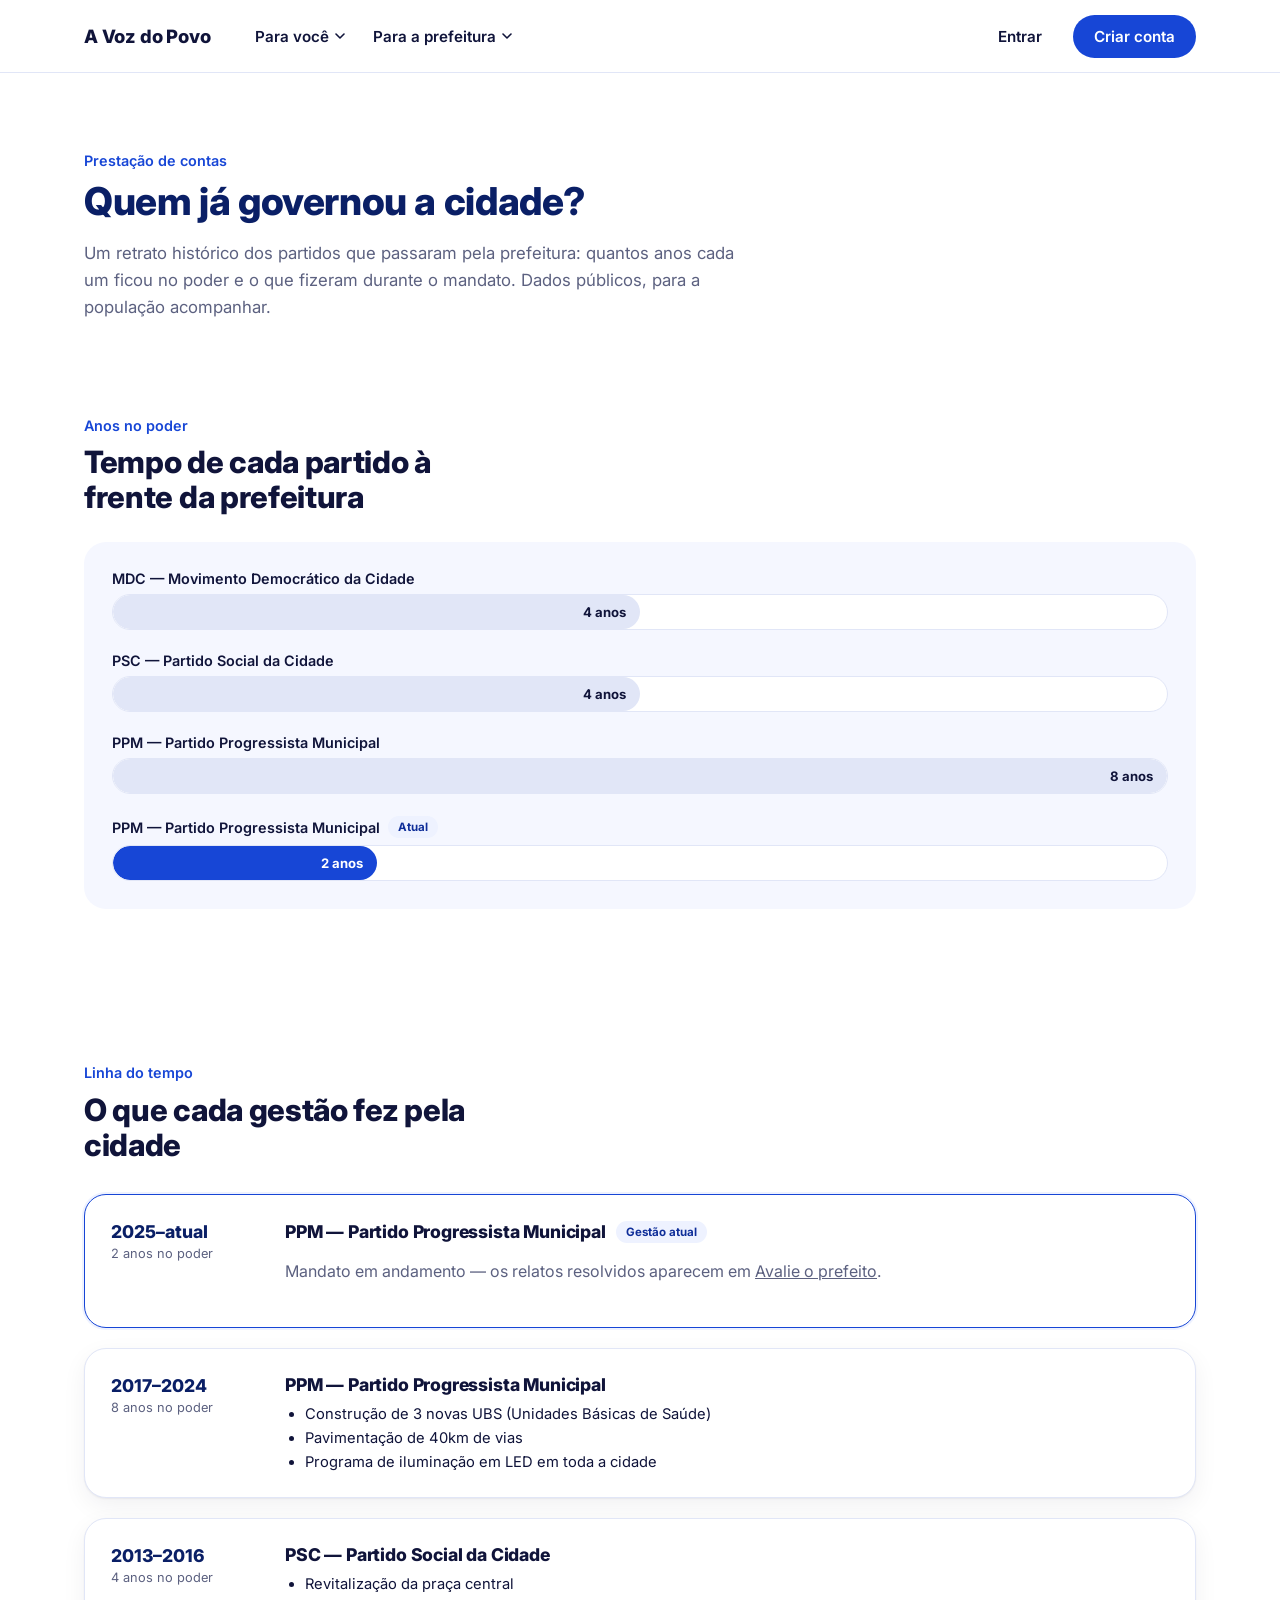
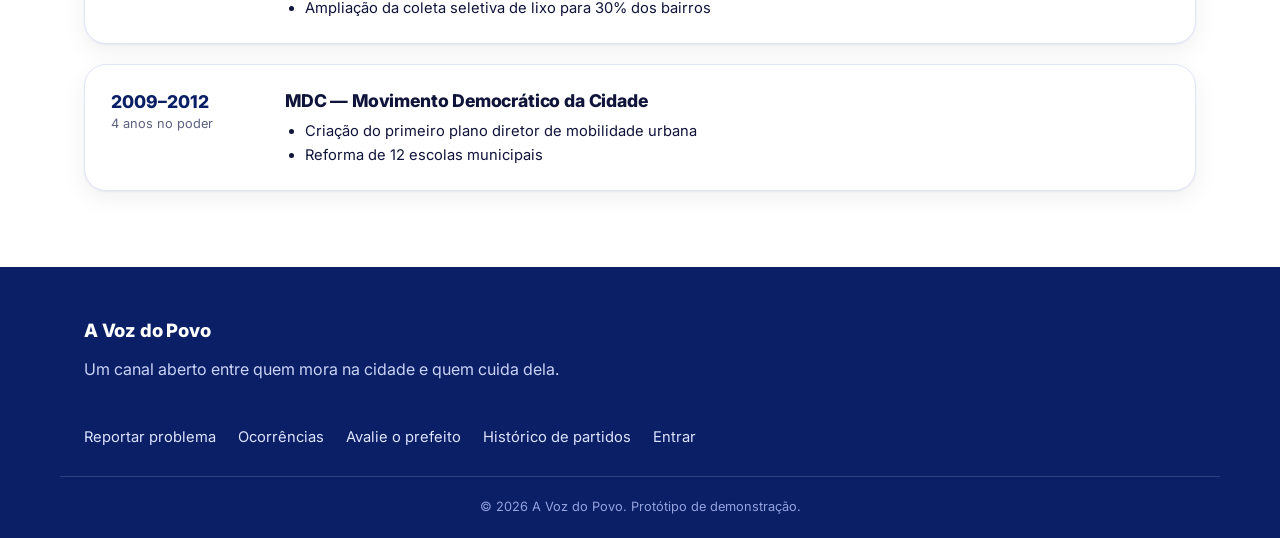
==== historico.html @ c0031ab7 "Implementa os 3 perfis de acesso e a página de histórico de partidos - Cadastro (login.html) ganha u" ====
<!doctype html>
<html lang="pt-BR">
<head>
<meta charset="UTF-8">
<meta name="viewport" content="width=device-width, initial-scale=1">
<title>Histórico de Partidos — A Voz do Povo</title>
<meta name="description" content="Veja quais partidos já governaram a cidade, quantos anos cada um ficou no poder e o que fizeram durante esse período.">
<link rel="icon" href="data:image/svg+xml,<svg xmlns=%22http://www.w3.org/2000/svg%22 viewBox=%220 0 100 100%22><rect width=%22100%22 height=%22100%22 rx=%2222%22 fill=%22%231746D6%22/><text x=%2250%22 y=%2266%22 font-size=%2258%22 text-anchor=%22middle%22 fill=%22white%22 font-family=%22sans-serif%22>V</text></svg>">
<link rel="preconnect" href="https://fonts.googleapis.com">
<link rel="preconnect" href="https://fonts.gstatic.com" crossorigin>
<link href="https://fonts.googleapis.com/css2?family=Inter:wght@400;500;600;700;800;900&display=swap" rel="stylesheet">
<link rel="stylesheet" href="styles.css">
</head>
<body>

<header class="site-header">
  <div class="wrap header-inner">
    <a class="brand" href="index.html">
      <span class="brand-name">A Voz do Povo</span>
    </a>
    <nav class="main-nav" id="mainNav">
      <div class="nav-dropdown">
        <button type="button" class="nav-dropdown-trigger">Para você <svg class="chevron" width="10" height="6" viewBox="0 0 10 6" fill="none"><path d="m1 1 4 4 4-4" stroke="currentColor" stroke-width="1.6" stroke-linecap="round" stroke-linejoin="round"/></svg></button>
        <div class="nav-dropdown-menu">
          <a href="index.html#reportar">Reportar problema</a>
          <a href="index.html#categorias">Categorias</a>
          <a href="index.html#ocorrencias">Ocorrências</a>
          <a href="prefeito.html">Avalie o prefeito</a>
        </div>
      </div>
      <div class="nav-dropdown">
        <button type="button" class="nav-dropdown-trigger">Para a prefeitura <svg class="chevron" width="10" height="6" viewBox="0 0 10 6" fill="none"><path d="m1 1 4 4 4-4" stroke="currentColor" stroke-width="1.6" stroke-linecap="round" stroke-linejoin="round"/></svg></button>
        <div class="nav-dropdown-menu">
          <a href="index.html#ocorrencias" id="navResponderLink" hidden>Responder relatos</a>
          <a href="login.html?tipo=prefeitura#criar-conta" id="navEntrarPrefeituraLink">Sou da prefeitura ou prefeito</a>
          <a href="historico.html">Histórico de partidos</a>
        </div>
      </div>
    </nav>
    <div class="header-actions">
      <span class="user-chip" id="userChip" hidden></span>
      <a class="btn btn-ghost" id="loginLink" href="login.html">Entrar</a>
      <a class="btn btn-primary" href="login.html#criar-conta">Criar conta</a>
    </div>
    <button class="nav-toggle" id="navToggle" aria-label="Abrir menu" aria-expanded="false">
      <span></span><span></span><span></span>
    </button>
  </div>
</header>

<main>
  <!-- CABEÇALHO -->
  <section class="section mayor-hero">
    <div class="wrap">
      <p class="eyebrow">Prestação de contas</p>
      <h1 class="mayor-title">Quem já governou a cidade?</h1>
      <p class="muted mayor-lede">Um retrato histórico dos partidos que passaram pela prefeitura: quantos anos cada um ficou no poder e o que fizeram durante o mandato. Dados públicos, para a população acompanhar.</p>
    </div>
  </section>

  <!-- GRÁFICO -->
  <section class="section" id="grafico-partidos">
    <div class="wrap">
      <p class="eyebrow">Anos no poder</p>
      <h2>Tempo de cada partido à frente da prefeitura</h2>
      <div class="balloon-panel">
        <div class="party-chart" id="partyChart"><!-- injetado via JS --></div>
      </div>
    </div>
  </section>

  <!-- LINHA DO TEMPO -->
  <section class="section" id="linha-do-tempo">
    <div class="wrap">
      <p class="eyebrow">Linha do tempo</p>
      <h2>O que cada gestão fez pela cidade</h2>
      <div class="timeline" id="timelineList"><!-- injetado via JS --></div>
    </div>
  </section>
</main>

<footer class="site-footer">
  <div class="wrap footer-inner">
    <div>
      <span class="brand-name light">A Voz do Povo</span>
      <p class="muted-light">Um canal aberto entre quem mora na cidade e quem cuida dela.</p>
    </div>
    <div class="footer-links">
      <a href="index.html#reportar">Reportar problema</a>
      <a href="index.html#ocorrencias">Ocorrências</a>
      <a href="prefeito.html">Avalie o prefeito</a>
      <a href="historico.html">Histórico de partidos</a>
      <a href="login.html">Entrar</a>
    </div>
  </div>
  <p class="footer-copy">© <span id="year"></span> A Voz do Povo. Protótipo de demonstração.</p>
</footer>
<script src="main.js"></script>
<script src="historico.js"></script>
<div class="toast" id="toast" role="status" aria-live="polite"></div>

</body>
</html>
---- styles.css ----
/* ============ TOKENS ============ */
:root{
  --royal: #1746D6;
  --royal-dark: #0F2E99;
  --royal-deep: #0A1F66;
  --royal-light: #EEF2FF;
  --royal-tint: #F5F7FF;
  --white: #FFFFFF;
  --ink: #10143A;
  --muted: #5C6180;
  --line: #E1E6F7;
  --success: #1D8A5A;
  --warning: #B4790A;

  --font-display: "Inter", -apple-system, BlinkMacSystemFont, sans-serif;
  --font-body: "Inter", -apple-system, BlinkMacSystemFont, sans-serif;

  --radius-s: 8px;
  --radius-m: 14px;
  --radius-l: 22px;
  --shadow-card: 0 1px 2px rgba(16,20,58,0.06), 0 8px 24px rgba(16,20,58,0.06);
}

*{box-sizing:border-box;}
[hidden]{display:none !important;}
html{scroll-behavior:smooth;}
body{
  margin:0;
  font-family:var(--font-body);
  color:var(--ink);
  background:var(--white);
  -webkit-font-smoothing:antialiased;
}
img{max-width:100%;display:block;}
a{color:inherit;}
h1,h2,h3{font-family:var(--font-display); margin:0 0 .4em; line-height:1.15; font-weight:800; letter-spacing:-.01em;}
p{line-height:1.6;}
.muted{color:var(--muted);}
.muted-light{color:#C9D3F7;}
.wrap{max-width:1160px; margin:0 auto; padding:0 24px;}

.eyebrow{
  font-size:.9rem;
  color:var(--royal);
  font-weight:600;
  margin:0 0 .5em;
}

button{font-family:inherit;}

/* ============ BUTTONS ============ */
.btn{
  display:inline-flex; align-items:center; justify-content:center;
  gap:8px;
  padding:11px 20px;
  border-radius:999px;
  font-weight:600;
  font-size:.95rem;
  text-decoration:none;
  border:1.5px solid transparent;
  cursor:pointer;
  transition:transform .12s ease, background .15s ease, border-color .15s ease;
}
.btn:active{transform:translateY(1px);}
.btn-primary{background:var(--royal); color:var(--white);}
.btn-primary:hover{background:var(--royal-dark);}
.btn-outline{background:transparent; color:var(--royal); border-color:var(--royal);}
.btn-outline:hover{background:var(--royal-light);}
.btn-ghost{background:transparent; color:var(--ink);}
.btn-ghost:hover{color:var(--royal);}
.btn-lg{padding:14px 26px; font-size:1rem;}
.btn-block{width:100%;}

/* ============ HEADER ============ */
.site-header{
  position:sticky; top:0; z-index:50;
  background:rgba(255,255,255,0.92);
  backdrop-filter:blur(8px);
  border-bottom:1px solid var(--line);
}
.header-inner{
  display:flex; align-items:center; gap:24px;
  height:72px;
}
.brand{display:flex; align-items:center; gap:10px; text-decoration:none;}
.brand-name{font-family:var(--font-display); font-weight:800; font-size:1.15rem; color:var(--ink); letter-spacing:-.01em;}
.brand-name.light{color:var(--white);}

.main-nav{display:flex; align-items:center; gap:4px; margin-left:8px;}
.nav-dropdown{position:relative;}
.nav-dropdown-trigger{
  display:flex; align-items:center; gap:6px;
  background:none; border:0; cursor:pointer; font-family:inherit;
  color:var(--ink); font-weight:600; font-size:.95rem; padding:10px 12px; border-radius:var(--radius-s);
}
.nav-dropdown-trigger:hover{color:var(--royal); background:var(--royal-tint);}
.nav-dropdown-trigger .chevron{transition:transform .15s ease;}
.nav-dropdown.is-open .nav-dropdown-trigger{color:var(--royal); background:var(--royal-tint);}
.nav-dropdown.is-open .chevron{transform:rotate(180deg);}
.nav-dropdown-menu{
  display:none; flex-direction:column; gap:2px;
  position:absolute; top:calc(100% + 6px); left:0; min-width:200px;
  background:var(--white); border:1px solid var(--line); border-radius:var(--radius-m);
  padding:8px; box-shadow:var(--shadow-card); z-index:60;
}
.nav-dropdown.is-open .nav-dropdown-menu{display:flex;}
.nav-dropdown-menu a, .nav-dropdown-menu button{
  display:block; width:100%; text-align:left; text-decoration:none;
  background:none; border:0; cursor:pointer; font-family:inherit;
  color:var(--ink); font-weight:500; font-size:.92rem; padding:9px 10px; border-radius:var(--radius-s);
}
.nav-dropdown-menu a:hover, .nav-dropdown-menu button:hover{background:var(--royal-tint); color:var(--royal-dark);}

.header-actions{margin-left:auto; display:flex; align-items:center; gap:10px;}
.user-chip{
  font-size:.85rem; font-weight:600; color:var(--royal-dark);
  background:var(--royal-light); padding:7px 14px; border-radius:999px;
}
.nav-toggle{display:none; flex-direction:column; gap:5px; background:none; border:0; cursor:pointer; padding:6px;}
.nav-toggle span{width:22px; height:2px; background:var(--ink); display:block;}

/* ============ HERO ============ */
.hero{background:var(--white);}
.hero-inner{
  display:grid; grid-template-columns:1.1fr .9fr; gap:56px;
  align-items:center;
  padding-top:40px; padding-bottom:40px;
}
.hero h1{font-size:clamp(1.9rem, 3.2vw, 2.6rem); color:var(--royal-deep); margin-bottom:.3em;}
.hero-lede{font-size:1.02rem; color:var(--muted); max-width:52ch; margin-bottom:1em;}
.hero-cta{display:flex; gap:14px; flex-wrap:wrap; margin-bottom:2.4em;}

.hero-search{
  display:flex; align-items:center; gap:10px;
  background:var(--white); border:1.5px solid var(--line); border-radius:999px;
  padding:6px 8px 6px 18px; box-shadow:var(--shadow-card); margin-bottom:18px;
}
.hero-search input{
  flex:1; border:0; outline:0; font-family:inherit; font-size:.95rem;
  background:transparent; color:var(--ink);
}
.hero-search input::placeholder{color:var(--muted);}
.hero-search .btn{padding:11px 22px; font-size:.9rem;}

.hero-tools-label{
  font-size:.78rem; font-weight:700; letter-spacing:.03em; text-transform:uppercase;
  color:var(--muted); margin:0 0 10px;
}
.hero-tools{display:grid; grid-template-columns:repeat(4, 1fr); gap:10px;}
.hero-tool{
  display:flex; flex-direction:column; align-items:flex-start; gap:8px;
  background:var(--white); border:1.5px solid var(--line); border-radius:var(--radius-m);
  padding:14px 12px; text-decoration:none; color:var(--ink); font-size:.82rem; font-weight:600;
  text-align:left; cursor:pointer; font-family:inherit;
  transition:border-color .12s ease, box-shadow .12s ease;
}
.hero-tool:hover{border-color:var(--royal); box-shadow:0 4px 14px rgba(23,70,214,.12);}
.hero-tool-icon{
  width:34px; height:34px; border-radius:9px; background:var(--royal-light);
  display:flex; align-items:center; justify-content:center; flex:none;
}
.hero-tool-primary{background:var(--royal); border-color:var(--royal); color:var(--white);}
.hero-tool-primary:hover{background:var(--royal-dark); border-color:var(--royal-dark);}
.hero-tool-primary .hero-tool-icon{background:rgba(255,255,255,.18);}

.hero-art{width:100%; display:flex; align-items:center;}
.hero-visual{
  position:relative; width:100%; aspect-ratio:.9;
  border-radius:var(--radius-l); overflow:hidden;
  background:var(--royal-deep);
  box-shadow:var(--shadow-card);
}
.hero-photo{width:100%; height:100%; object-fit:cover;}

/* ============ SECTIONS ============ */
.section{padding:76px 0;}
.section h2{font-size:clamp(1.5rem, 2.4vw, 2rem); max-width:22ch; color:var(--ink);}

/* categorias */
.cat-grid{
  display:grid; grid-template-columns:repeat(3, 1fr); gap:16px; margin-top:32px;
}
.cat-card{
  background:var(--white);
  border:1px solid var(--line);
  border-radius:var(--radius-m);
  padding:22px;
  display:flex; flex-direction:column; gap:10px;
}
.cat-icon{
  width:44px; height:44px; border-radius:12px;
  background:var(--royal-light);
  display:flex; align-items:center; justify-content:center;
}
.cat-card h3{font-family:var(--font-body); font-size:1.02rem; font-weight:700; margin:0;}
.cat-card p{font-size:.9rem; color:var(--muted); margin:0;}

/* steps */
.steps{
  list-style:none; margin:36px 0 0; padding:0;
  display:grid; grid-template-columns:repeat(3,1fr); gap:28px;
}
.steps li{background:var(--white); border-radius:var(--radius-m); padding:26px; border:1px solid var(--line);}
.step-n{
  display:inline-flex; align-items:center; justify-content:center;
  width:32px; height:32px; border-radius:50%;
  background:var(--royal); color:var(--white);
  font-family:var(--font-display); font-weight:600;
  margin-bottom:14px;
}
.steps h3{font-size:1.05rem;}
.steps p{font-size:.92rem; color:var(--muted); margin:0;}

/* ============ FORM ============ */
.report-wrap{display:grid; grid-template-columns:.85fr 1.15fr; gap:56px;}
.report-intro h2{max-width:16ch;}
.report-form{
  display:grid; grid-template-columns:1fr 1fr; gap:18px;
  background:var(--white);
  border:1px solid var(--line);
  border-radius:var(--radius-l);
  padding:28px;
  box-shadow:var(--shadow-card);
}
.field{display:flex; flex-direction:column; gap:6px;}
.field-full{grid-column:1 / -1;}
.field label{font-size:.85rem; font-weight:600; color:var(--ink);}
.field input[type=text], .field input[type=email], .field input[type=password], .field select, .field textarea{
  border:1.5px solid var(--line);
  border-radius:var(--radius-s);
  padding:11px 13px;
  font-size:.95rem;
  font-family:inherit;
  color:var(--ink);
  background:var(--white);
}
.field input:focus, .field select:focus, .field textarea:focus{
  outline:none; border-color:var(--royal); box-shadow:0 0 0 3px var(--royal-light);
}
.field textarea{resize:vertical; min-height:96px;}

.upload-box{
  position:relative;
  border:1.5px dashed var(--line);
  border-radius:var(--radius-m);
  min-height:120px;
  display:flex; align-items:center; justify-content:center;
  overflow:hidden;
  background:var(--royal-tint);
}
.upload-box input[type=file]{
  position:absolute; inset:0; opacity:0; cursor:pointer;
}
.upload-empty{display:flex; flex-direction:column; align-items:center; gap:6px; color:var(--royal); font-size:.88rem; font-weight:600;}
#uploadPreview{width:100%; height:180px; object-fit:cover;}

.anon-row{margin-top:-4px;}
.checkbox{display:flex; align-items:center; gap:8px; font-size:.9rem; color:var(--ink); cursor:pointer;}
.checkbox input{width:16px; height:16px; accent-color:var(--royal);}

.form-actions{display:flex; align-items:center; gap:16px; margin-top:6px;}
.form-msg{font-size:.88rem; font-weight:600; color:var(--success);}

/* ============ FEED ============ */
.balloon-panel{
  background:var(--royal-tint);
  border-radius:var(--radius-l);
  padding:28px;
  margin-top:28px;
}
.filters{display:flex; gap:8px; flex-wrap:wrap;}
.chip{
  border:1.5px solid var(--line); background:var(--white);
  padding:8px 15px; border-radius:999px; font-size:.85rem; font-weight:600;
  color:var(--muted); cursor:pointer;
}
.chip.is-active{background:var(--royal); border-color:var(--royal); color:var(--white);}

.search-indicator{
  display:flex; align-items:center; gap:10px; flex-wrap:wrap;
  font-size:.88rem; color:var(--ink); margin:18px 0 0;
}
.search-indicator span{font-weight:700;}
.search-indicator button{
  background:none; border:0; color:var(--royal); font-weight:600; font-size:.82rem;
  cursor:pointer; padding:0; text-decoration:underline; font-family:inherit;
}

.feed-grid{display:grid; grid-template-columns:repeat(3, 1fr); gap:20px; margin-top:30px;}
.report-card{
  background:var(--white); border:1px solid var(--line); border-radius:var(--radius-m);
  overflow:hidden; display:flex; flex-direction:column;
  box-shadow:var(--shadow-card);
}
.report-photo{
  height:150px; background:var(--royal-light);
  display:flex; align-items:center; justify-content:center;
  overflow:hidden;
}
.report-photo img{width:100%; height:100%; object-fit:cover;}
.report-body{padding:18px; display:flex; flex-direction:column; gap:8px; flex:1;}
.report-top{display:flex; justify-content:space-between; gap:8px; align-items:flex-start;}
.tag{
  font-size:.72rem; font-weight:700; text-transform:none;
  background:var(--royal-light); color:var(--royal-dark);
  padding:4px 10px; border-radius:999px; white-space:nowrap;
}
.status{font-size:.72rem; font-weight:700; padding:4px 10px; border-radius:999px; white-space:nowrap;}
.status-analise{background:#FDF1DC; color:var(--warning);}
.status-andamento{background:var(--royal-light); color:var(--royal-dark);}
.status-resolvido{background:#E4F5EC; color:var(--success);}
.report-body h3{font-size:1.02rem; margin:0;}
.report-meta{font-size:.82rem; color:var(--muted); margin:0;}
.report-comment{font-size:.9rem; color:var(--ink); margin:0; flex:1;}
.report-footer{display:flex; justify-content:space-between; align-items:center; margin-top:6px;}
.support-btn{
  display:flex; align-items:center; gap:6px;
  background:var(--royal-tint); border:1px solid var(--line);
  border-radius:999px; padding:6px 12px; font-size:.82rem; font-weight:700;
  color:var(--royal-dark); cursor:pointer;
}
.support-btn.is-supported{background:var(--royal); color:var(--white); border-color:var(--royal);}
.report-date{font-size:.78rem; color:var(--muted);}
.feed-empty{margin-top:30px; color:var(--muted);}

.official-response{
  background:var(--royal-tint); border:1px solid var(--line); border-radius:var(--radius-s);
  padding:12px 14px; margin-top:6px;
}
.official-response-head{
  display:flex; align-items:center; gap:6px; flex-wrap:wrap;
  font-size:.78rem; font-weight:700; color:var(--royal-dark); margin-bottom:4px;
}
.verified-dot{color:var(--success);}
.official-response .response-date{margin-left:auto; font-weight:600; color:var(--muted);}
.official-response p{font-size:.86rem; margin:0; color:var(--ink);}

.prefeitura-panel{margin-top:4px;}
.respond-btn{font-size:.82rem;}
.response-form{display:flex; flex-direction:column; gap:8px; margin-top:8px;}
.response-form textarea{
  border:1.5px solid var(--line); border-radius:var(--radius-s); padding:9px 11px;
  font-family:inherit; font-size:.88rem; resize:vertical; min-height:70px;
}
.response-form select{
  border:1.5px solid var(--line); border-radius:var(--radius-s); padding:8px 10px;
  font-family:inherit; font-size:.85rem; background:var(--white);
}
.response-form-actions{display:flex; align-items:center; gap:14px;}
.response-form-actions .btn{padding:8px 16px; font-size:.85rem;}

/* ============ PREFEITO ============ */
.mayor-hero{padding-bottom:0;}
.mayor-title{font-size:clamp(1.8rem, 3vw, 2.6rem); color:var(--royal-deep); max-width:20ch;}
.mayor-lede{max-width:60ch; font-size:1.05rem;}

.mayor-wrap{display:grid; grid-template-columns:1fr 1fr; gap:24px; align-items:stretch;}

.mayor-card{
  background:var(--white); border:1px solid var(--line); border-radius:var(--radius-l);
  padding:28px; box-shadow:var(--shadow-card);
  display:flex; flex-direction:column; align-items:center; text-align:center; gap:14px;
}
.mayor-photo{
  width:96px; height:96px; border-radius:50%;
  background:var(--royal); color:var(--white);
  display:flex; align-items:center; justify-content:center;
  font-family:var(--font-display); font-size:1.8rem; font-weight:600;
  overflow:hidden; flex:none;
}
.mayor-photo img{width:100%; height:100%; object-fit:cover;}
.mayor-info h2{font-size:1.3rem; margin:0 0 .2em; display:inline-flex; align-items:center; gap:8px;}
.verified-badge{
  display:inline-flex; align-items:center; gap:4px; font-size:.72rem; font-weight:700;
  color:var(--success); background:#E4F5EC; padding:3px 9px; border-radius:999px;
  margin:0 0 10px;
}
.mayor-party{
  display:inline-block; font-size:.8rem; font-weight:600;
  background:var(--royal-light); color:var(--royal-dark);
  padding:5px 12px; border-radius:999px;
}
.mayor-mandato{font-size:.85rem; color:var(--muted); margin:.5em 0 0;}

.reputation-badge{
  display:inline-block; margin-top:14px; font-size:.85rem; font-weight:700;
  padding:7px 16px; border-radius:999px;
}
.reputation-badge.tier-voz1000{background:var(--success); color:var(--white);}
.reputation-badge.tier-otima{background:#E4F5EC; color:var(--success);}
.reputation-badge.tier-boa{background:var(--royal-light); color:var(--royal-dark);}
.reputation-badge.tier-regular{background:#FDF1DC; color:var(--warning);}
.reputation-badge.tier-ruim{background:#FCE4E4; color:#C0392B;}
.reputation-badge.tier-sem-dados{background:var(--line); color:var(--muted);}

.mayor-score{display:flex; flex-direction:column; align-items:center; gap:6px; margin-top:14px; padding-top:16px; border-top:1px solid var(--line); width:100%;}
.stars-display{font-size:1.4rem; color:var(--line); letter-spacing:2px;}
.stars-display .star.is-filled{color:#F5A623;}
.mayor-score-text{display:flex; align-items:baseline; gap:8px; flex-wrap:wrap; justify-content:center;}
.mayor-score-text strong{font-family:var(--font-display); font-size:1.3rem; color:var(--ink); font-weight:800;}
.mayor-score-text span{font-size:.85rem;}

.rate-card{
  background:var(--white); border:1px solid var(--line); border-radius:var(--radius-l);
  padding:28px; box-shadow:var(--shadow-card);
  display:flex; flex-direction:column; gap:6px;
}
.rate-card h3{font-family:var(--font-display); font-size:1.15rem; margin:0 0 .2em; font-weight:800;}
.rate-card form{display:flex; flex-direction:column; gap:16px; margin-top:10px;}

.star-picker{display:flex; gap:6px;}
.star-btn{
  background:none; border:0; cursor:pointer; font-size:2rem; line-height:1;
  color:var(--line); padding:0; transition:color .1s ease, transform .1s ease;
}
.star-btn:hover{transform:scale(1.08);}
.star-btn.is-filled{color:#F5A623;}

.perf-grid{display:grid; grid-template-columns:repeat(6, 1fr); gap:16px;}
.perf-item{
  background:var(--white); border:1px solid var(--line); border-radius:var(--radius-m);
  padding:18px 14px; text-align:center; display:flex; flex-direction:column; gap:4px;
}
.perf-item strong{font-family:var(--font-display); font-size:1.5rem; color:var(--royal-deep); font-weight:800;}
.perf-item span{font-size:.78rem; color:var(--muted);}

.rating-list{display:grid; grid-template-columns:repeat(2, 1fr); gap:16px; margin-top:28px;}
.rating-item{
  background:var(--white); border:1px solid var(--line); border-radius:var(--radius-m);
  padding:18px; display:flex; flex-direction:column; gap:6px;
}
.rating-top{display:flex; justify-content:space-between; align-items:center;}
.rating-stars{font-size:.95rem; letter-spacing:1px; color:var(--line);}
.rating-stars .star.is-filled{color:#F5A623;}
.rating-date{font-size:.78rem; color:var(--muted);}
.rating-author{font-size:.85rem; font-weight:700; margin:0;}
.rating-comment{font-size:.9rem; color:var(--ink); margin:0;}

/* ============ HISTÓRICO ============ */
.party-chart{display:flex; flex-direction:column; gap:22px;}
.party-bar-row{display:flex; flex-direction:column; gap:7px;}
.party-bar-label{display:flex; align-items:center; gap:8px; font-size:.9rem; font-weight:600; color:var(--ink);}
.party-bar-track{background:var(--white); border-radius:999px; height:36px; overflow:hidden; border:1px solid var(--line);}
.party-bar-fill{
  height:100%; background:var(--line); border-radius:999px;
  display:flex; align-items:center; justify-content:flex-end; padding:0 14px;
  min-width:70px; box-sizing:border-box; transition:width .4s ease;
}
.party-bar-fill.is-current{background:var(--royal);}
.party-bar-value{font-size:.82rem; font-weight:700; color:var(--ink); white-space:nowrap;}
.party-bar-fill.is-current .party-bar-value{color:var(--white);}

.timeline{display:flex; flex-direction:column; gap:20px; margin-top:32px;}
.timeline-item{
  display:grid; grid-template-columns:150px 1fr; gap:24px;
  background:var(--white); border:1px solid var(--line); border-radius:var(--radius-l);
  padding:26px; box-shadow:var(--shadow-card);
}
.timeline-item.is-current{border-color:var(--royal); box-shadow:0 0 0 2px var(--royal-light);}
.timeline-period{display:flex; flex-direction:column; gap:4px;}
.timeline-period strong{font-family:var(--font-display); font-size:1.1rem; color:var(--royal-deep); font-weight:800;}
.timeline-period span{font-size:.8rem; color:var(--muted);}
.timeline-top{display:flex; align-items:center; gap:10px; margin-bottom:10px; flex-wrap:wrap;}
.timeline-top h3{margin:0; font-size:1.1rem;}
.timeline-feitos{margin:0; padding-left:20px; display:flex; flex-direction:column; gap:6px;}
.timeline-feitos li{font-size:.92rem; color:var(--ink);}

/* ============ FOOTER ============ */
.site-footer{background:var(--royal-deep); color:var(--white); padding:52px 0 20px;}
.footer-inner{display:flex; justify-content:space-between; gap:30px; flex-wrap:wrap; padding-bottom:30px; border-bottom:1px solid rgba(255,255,255,.15);}
.footer-links{display:flex; gap:22px; flex-wrap:wrap;}
.footer-links a{text-decoration:none; color:#DCE4FF; font-size:.92rem;}
.footer-links a:hover{color:var(--white);}
.footer-copy{text-align:center; color:#94A2DE; font-size:.8rem; margin:20px 0 0;}

/* ============ TOAST ============ */
.toast{
  position:fixed; bottom:26px; left:50%; transform:translate(-50%, 20px);
  background:var(--royal-deep); color:var(--white);
  padding:14px 22px; border-radius:999px; font-size:.9rem; font-weight:600;
  opacity:0; pointer-events:none; transition:opacity .25s ease, transform .25s ease;
  box-shadow:0 12px 30px rgba(10,31,102,.35);
  z-index:100;
}
.toast.is-visible{opacity:1; transform:translate(-50%, 0);}

/* ============ AUTH PAGES ============ */
.auth-body{margin:0; font-family:var(--font-body); background:var(--white);}
.auth-shell{min-height:100vh;}

.auth-main{display:flex; align-items:center; justify-content:center; padding:40px 24px; min-height:100vh;}
.auth-card{
  width:100%; max-width:420px;
  background:var(--white);
  border-radius:var(--radius-l);
  padding:36px 32px;
  box-shadow:var(--shadow-card);
}

.auth-logo{display:flex; align-items:center; justify-content:center; gap:10px; text-decoration:none; margin-bottom:24px;}

.auth-tabs{display:flex; gap:6px; background:var(--royal-tint); padding:5px; border-radius:999px; margin-bottom:28px;}
.auth-tab{
  flex:1; border:0; background:transparent; padding:10px; border-radius:999px;
  font-weight:700; font-size:.92rem; color:var(--muted); cursor:pointer;
}
.auth-tab.is-active{background:var(--white); color:var(--royal); box-shadow:0 1px 3px rgba(16,20,58,.12);}

.account-type{display:flex; gap:6px; background:var(--royal-tint); padding:5px; border-radius:999px;}
.type-btn{
  flex:1; border:0; background:transparent; padding:9px; border-radius:999px;
  font-weight:700; font-size:.85rem; color:var(--muted); cursor:pointer; font-family:inherit;
}
.type-btn.is-active{background:var(--royal); color:var(--white);}
.type-hint{font-size:.8rem; color:var(--muted); margin:6px 0 0;}

.auth-form{display:flex; flex-direction:column; gap:16px;}
.auth-form .field input{width:100%;}
.field-row{display:grid; grid-template-columns:1fr 1fr; gap:14px;}
.pw-wrap{position:relative;}
.pw-wrap input{width:100%; padding-right:44px;}
.pw-toggle{
  position:absolute; right:6px; top:50%; transform:translateY(-50%);
  background:none; border:0; cursor:pointer; font-size:1rem; padding:6px;
}
.field-inline{display:flex; justify-content:space-between; align-items:center; margin-top:-4px;}
.link-btn{background:none; border:0; color:var(--royal); font-weight:600; font-size:.88rem; cursor:pointer; padding:0; text-decoration:underline;}
.auth-switch{text-align:center; font-size:.9rem; color:var(--muted); margin-top:4px;}
.terms-check{align-items:flex-start; font-size:.85rem;}
.terms-check input{margin-top:3px;}

.auth-panel h2{font-size:1.4rem;}
.back-btn{display:inline-block; margin-bottom:16px;}
#forgotForm{display:flex; flex-direction:column; gap:16px; margin-top:18px;}

.form-msg:empty{display:none;}
.form-msg.is-error{color:#C0392B;}

/* ============ RESPONSIVE ============ */
@media (max-width: 920px){
  .hero-inner{grid-template-columns:1fr;}
  .hero-art{order:-1; max-width:340px; margin:0 auto;}
  .report-wrap{grid-template-columns:1fr;}
  .report-form{grid-template-columns:1fr;}
  .cat-grid{grid-template-columns:repeat(2,1fr);}
  .steps{grid-template-columns:1fr;}
  .feed-grid{grid-template-columns:repeat(2,1fr);}
  .auth-card{padding:28px 22px;}
  .main-nav{display:none;}
  .mayor-wrap{grid-template-columns:1fr;}
  .rating-list{grid-template-columns:1fr;}
  .perf-grid{grid-template-columns:repeat(3, 1fr);}
  .hero-tools{grid-template-columns:repeat(2, 1fr);}
  .timeline-item{grid-template-columns:1fr;}
}
@media (max-width: 640px){
  .header-actions .btn-ghost{display:none;}
  .cat-grid{grid-template-columns:1fr;}
  .feed-grid{grid-template-columns:1fr;}
  .field-row{grid-template-columns:1fr;}
  .nav-toggle{display:flex;}
  .perf-grid{grid-template-columns:repeat(2, 1fr);}
  .main-nav{flex-direction:column; align-items:stretch; gap:2px;}
  .nav-dropdown-trigger{width:100%; justify-content:space-between;}
  .nav-dropdown-menu{
    position:static; display:none; box-shadow:none; border:0;
    padding:0 0 0 14px; margin-top:2px; min-width:0;
  }
  .nav-dropdown.is-open .nav-dropdown-menu{display:flex;}
  .hero-search{flex-wrap:wrap; border-radius:var(--radius-m); padding:10px 14px;}
  .hero-search input{width:100%; order:1;}
  .hero-search svg{order:0;}
  .hero-search .btn{order:2; width:100%; margin-top:4px;}
}
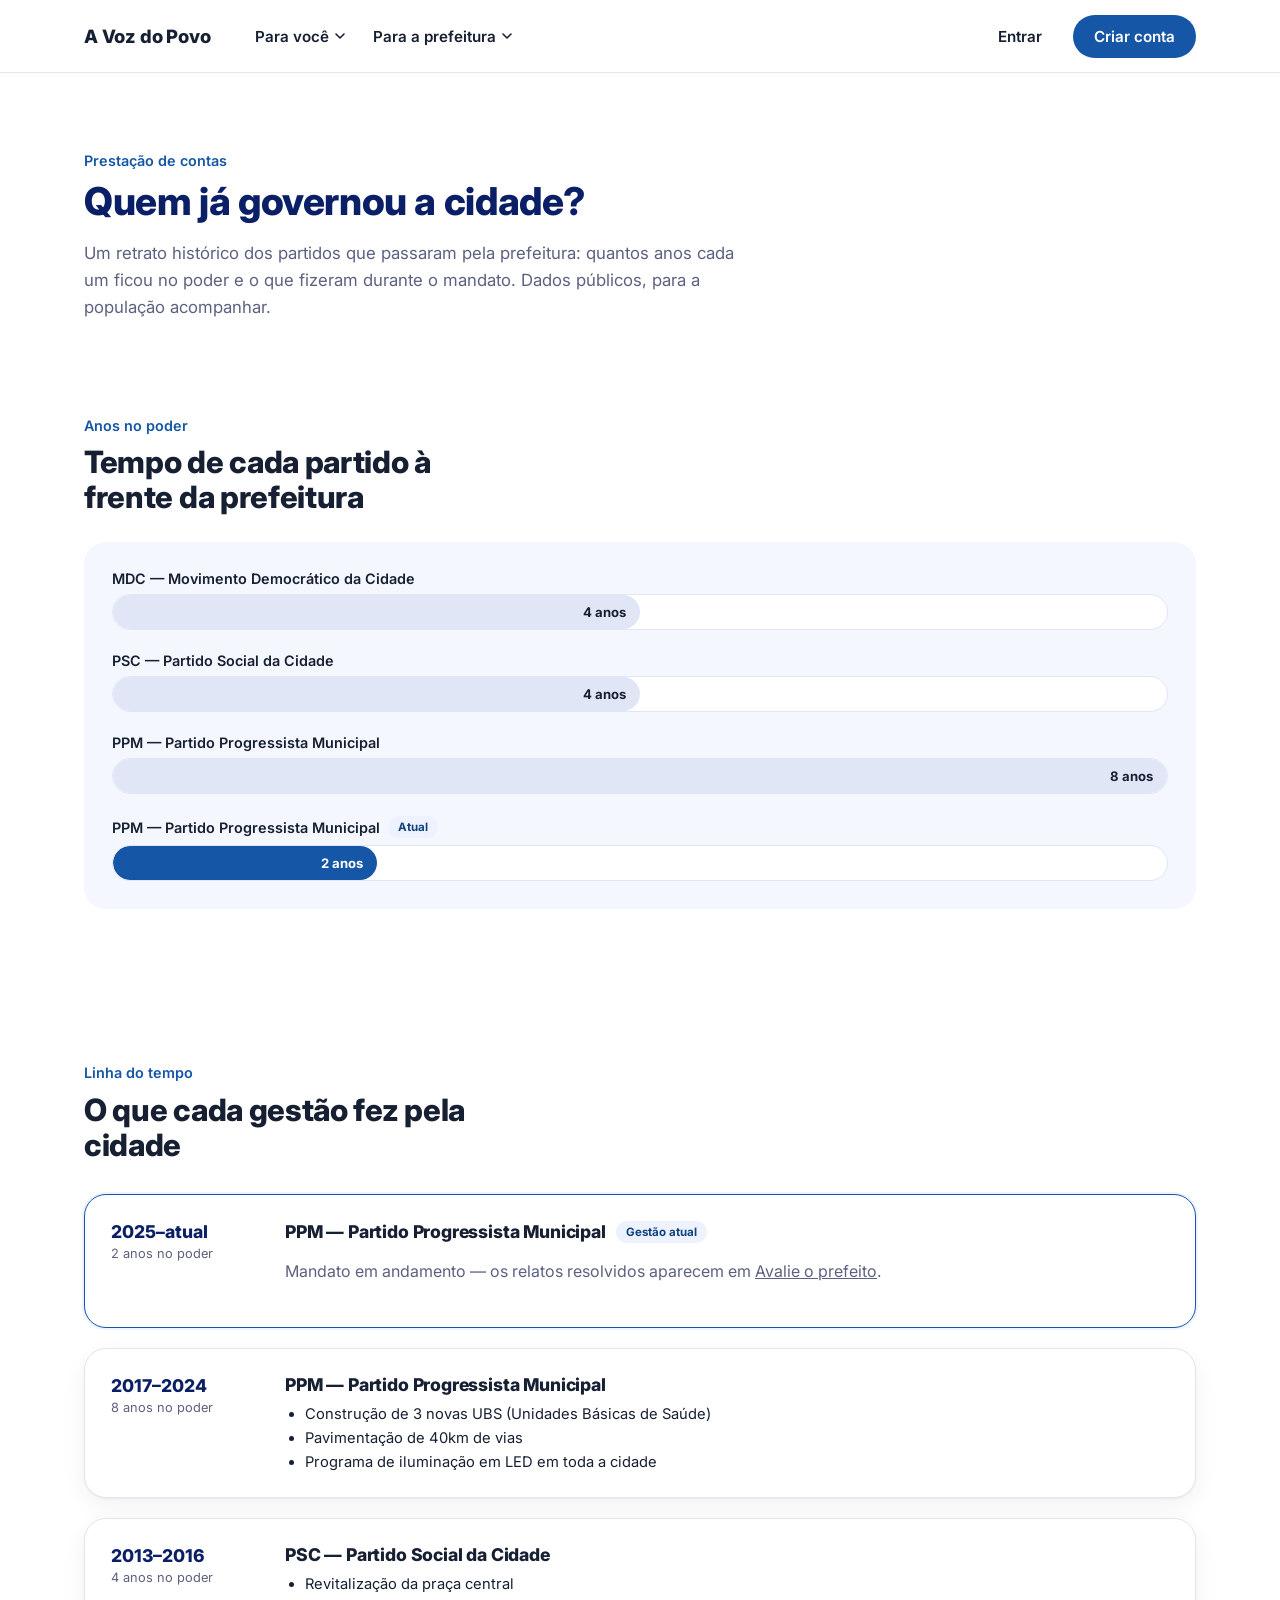
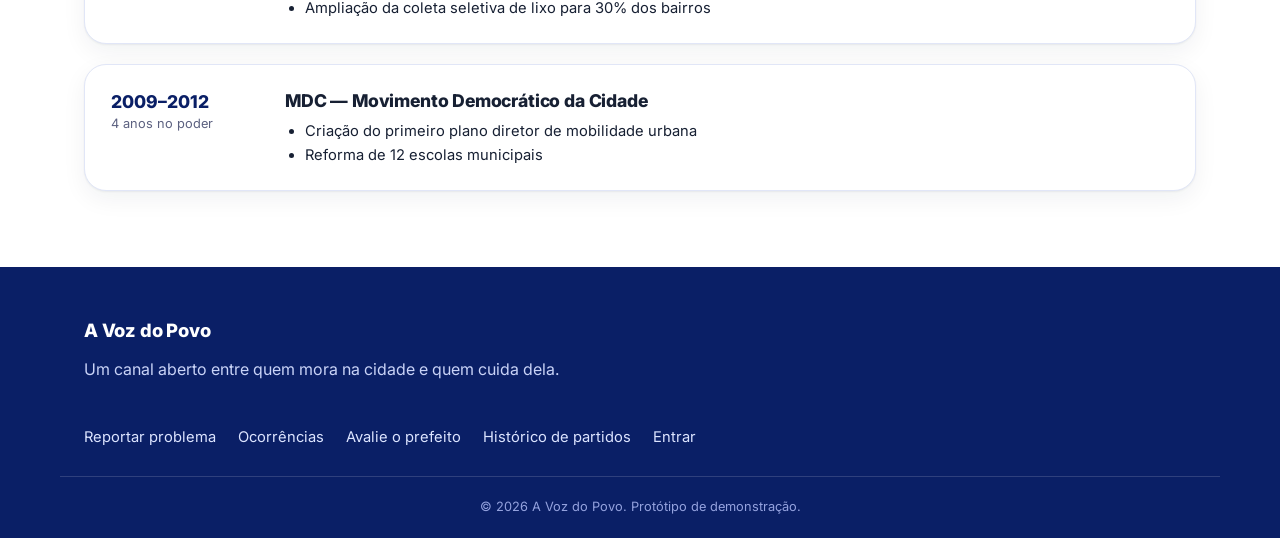
==== commit ec244ea9: "Troca o azul principal para #1557A6 e o texto para #172033 - --royal passa a #1557A6 e --royal-dark " ====
--- a/historico.html
+++ b/historico.html
@@ -5,7 +5,7 @@
 <meta name="viewport" content="width=device-width, initial-scale=1">
 <title>Histórico de Partidos — A Voz do Povo</title>
 <meta name="description" content="Veja quais partidos já governaram a cidade, quantos anos cada um ficou no poder e o que fizeram durante esse período.">
-<link rel="icon" href="data:image/svg+xml,<svg xmlns=%22http://www.w3.org/2000/svg%22 viewBox=%220 0 100 100%22><rect width=%22100%22 height=%22100%22 rx=%2222%22 fill=%22%231746D6%22/><text x=%2250%22 y=%2266%22 font-size=%2258%22 text-anchor=%22middle%22 fill=%22white%22 font-family=%22sans-serif%22>V</text></svg>">
+<link rel="icon" href="data:image/svg+xml,<svg xmlns=%22http://www.w3.org/2000/svg%22 viewBox=%220 0 100 100%22><rect width=%22100%22 height=%22100%22 rx=%2222%22 fill=%22%231557A6%22/><text x=%2250%22 y=%2266%22 font-size=%2258%22 text-anchor=%22middle%22 fill=%22white%22 font-family=%22sans-serif%22>V</text></svg>">
 <link rel="preconnect" href="https://fonts.googleapis.com">
 <link rel="preconnect" href="https://fonts.gstatic.com" crossorigin>
 <link href="https://fonts.googleapis.com/css2?family=Inter:wght@400;500;600;700;800;900&display=swap" rel="stylesheet">
@@ -18,29 +18,32 @@
     <a class="brand" href="index.html">
       <span class="brand-name">A Voz do Povo</span>
     </a>
-    <nav class="main-nav" id="mainNav">
-      <div class="nav-dropdown">
-        <button type="button" class="nav-dropdown-trigger">Para você <svg class="chevron" width="10" height="6" viewBox="0 0 10 6" fill="none"><path d="m1 1 4 4 4-4" stroke="currentColor" stroke-width="1.6" stroke-linecap="round" stroke-linejoin="round"/></svg></button>
-        <div class="nav-dropdown-menu">
-          <a href="index.html#reportar">Reportar problema</a>
-          <a href="index.html#categorias">Categorias</a>
-          <a href="index.html#ocorrencias">Ocorrências</a>
-          <a href="prefeito.html">Avalie o prefeito</a>
+    <div class="nav-panel" id="navPanel">
+      <nav class="main-nav" id="mainNav">
+        <div class="nav-dropdown">
+          <button type="button" class="nav-dropdown-trigger">Para você <svg class="chevron" width="10" height="6" viewBox="0 0 10 6" fill="none"><path d="m1 1 4 4 4-4" stroke="currentColor" stroke-width="1.6" stroke-linecap="round" stroke-linejoin="round"/></svg></button>
+          <div class="nav-dropdown-menu">
+            <a href="index.html?intro=1">Entenda o site</a>
+            <a href="index.html#reportar">Reportar problema</a>
+            <a href="index.html#categorias">Categorias</a>
+            <a href="index.html#ocorrencias">Ocorrências</a>
+            <a href="prefeito.html">Avalie o prefeito</a>
+          </div>
         </div>
+        <div class="nav-dropdown">
+          <button type="button" class="nav-dropdown-trigger">Para a prefeitura <svg class="chevron" width="10" height="6" viewBox="0 0 10 6" fill="none"><path d="m1 1 4 4 4-4" stroke="currentColor" stroke-width="1.6" stroke-linecap="round" stroke-linejoin="round"/></svg></button>
+          <div class="nav-dropdown-menu">
+            <a href="index.html#ocorrencias" id="navResponderLink" hidden>Responder relatos</a>
+            <a href="login.html?tipo=prefeitura#criar-conta" id="navEntrarPrefeituraLink">Sou da prefeitura ou prefeito</a>
+            <a href="historico.html">Histórico de partidos</a>
+          </div>
+        </div>
+      </nav>
+      <div class="header-actions">
+        <span class="user-chip" id="userChip" hidden></span>
+        <a class="btn btn-ghost" id="loginLink" href="login.html">Entrar</a>
+        <a class="btn btn-primary" href="login.html#criar-conta">Criar conta</a>
       </div>
-      <div class="nav-dropdown">
-        <button type="button" class="nav-dropdown-trigger">Para a prefeitura <svg class="chevron" width="10" height="6" viewBox="0 0 10 6" fill="none"><path d="m1 1 4 4 4-4" stroke="currentColor" stroke-width="1.6" stroke-linecap="round" stroke-linejoin="round"/></svg></button>
-        <div class="nav-dropdown-menu">
-          <a href="index.html#ocorrencias" id="navResponderLink" hidden>Responder relatos</a>
-          <a href="login.html?tipo=prefeitura#criar-conta" id="navEntrarPrefeituraLink">Sou da prefeitura ou prefeito</a>
-          <a href="historico.html">Histórico de partidos</a>
-        </div>
-      </div>
-    </nav>
-    <div class="header-actions">
-      <span class="user-chip" id="userChip" hidden></span>
-      <a class="btn btn-ghost" id="loginLink" href="login.html">Entrar</a>
-      <a class="btn btn-primary" href="login.html#criar-conta">Criar conta</a>
     </div>
     <button class="nav-toggle" id="navToggle" aria-label="Abrir menu" aria-expanded="false">
       <span></span><span></span><span></span>
--- a/styles.css
+++ b/styles.css
@@ -1,12 +1,12 @@
 /* ============ TOKENS ============ */
 :root{
-  --royal: #1746D6;
-  --royal-dark: #0F2E99;
+  --royal: #1557A6;
+  --royal-dark: #0F4280;
   --royal-deep: #0A1F66;
   --royal-light: #EEF2FF;
   --royal-tint: #F5F7FF;
   --white: #FFFFFF;
-  --ink: #10143A;
+  --ink: #172033;
   --muted: #5C6180;
   --line: #E1E6F7;
   --success: #1D8A5A;
@@ -18,7 +18,7 @@
   --radius-s: 8px;
   --radius-m: 14px;
   --radius-l: 22px;
-  --shadow-card: 0 1px 2px rgba(16,20,58,0.06), 0 8px 24px rgba(16,20,58,0.06);
+  --shadow-card: 0 1px 2px rgba(23,32,51,0.06), 0 8px 24px rgba(23,32,51,0.06);
 }
 
 *{box-sizing:border-box;}
@@ -83,9 +83,11 @@
   height:72px;
 }
 .brand{display:flex; align-items:center; gap:10px; text-decoration:none;}
+.header-search-compact{display:none;}
 .brand-name{font-family:var(--font-display); font-weight:800; font-size:1.15rem; color:var(--ink); letter-spacing:-.01em;}
 .brand-name.light{color:var(--white);}
 
+.nav-panel{display:contents;}
 .main-nav{display:flex; align-items:center; gap:4px; margin-left:8px;}
 .nav-dropdown{position:relative;}
 .nav-dropdown-trigger{
@@ -117,7 +119,10 @@
   background:var(--royal-light); padding:7px 14px; border-radius:999px;
 }
 .nav-toggle{display:none; flex-direction:column; gap:5px; background:none; border:0; cursor:pointer; padding:6px;}
-.nav-toggle span{width:22px; height:2px; background:var(--ink); display:block;}
+.nav-toggle span{width:22px; height:2px; background:var(--ink); display:block; transition:transform .15s ease, opacity .15s ease;}
+.nav-toggle.is-open span:nth-child(1){transform:translateY(7px) rotate(45deg);}
+.nav-toggle.is-open span:nth-child(2){opacity:0;}
+.nav-toggle.is-open span:nth-child(3){transform:translateY(-7px) rotate(-45deg);}
 
 /* ============ HERO ============ */
 .hero{background:var(--white);}
@@ -154,7 +159,7 @@
   text-align:left; cursor:pointer; font-family:inherit;
   transition:border-color .12s ease, box-shadow .12s ease;
 }
-.hero-tool:hover{border-color:var(--royal); box-shadow:0 4px 14px rgba(23,70,214,.12);}
+.hero-tool:hover{border-color:var(--royal); box-shadow:0 4px 14px rgba(21,87,166,.12);}
 .hero-tool-icon{
   width:34px; height:34px; border-radius:9px; background:var(--royal-light);
   display:flex; align-items:center; justify-content:center; flex:none;
@@ -268,13 +273,31 @@
   padding:28px;
   margin-top:28px;
 }
-.filters{display:flex; gap:8px; flex-wrap:wrap;}
-.chip{
-  border:1.5px solid var(--line); background:var(--white);
-  padding:8px 15px; border-radius:999px; font-size:.85rem; font-weight:600;
-  color:var(--muted); cursor:pointer;
-}
-.chip.is-active{background:var(--royal); border-color:var(--royal); color:var(--white);}
+.filter-dropdown{position:relative; display:inline-block;}
+.filter-trigger{
+  display:flex; align-items:center; gap:8px;
+  background:var(--white); border:1.5px solid var(--line); border-radius:999px;
+  padding:10px 16px; font-family:inherit; font-size:.88rem; font-weight:600;
+  color:var(--ink); cursor:pointer;
+}
+.filter-trigger strong{color:var(--royal-dark);}
+.filter-trigger .chevron{margin-left:2px; color:var(--muted); transition:transform .15s ease;}
+.filter-dropdown.is-open .filter-trigger{border-color:var(--royal);}
+.filter-dropdown.is-open .chevron{transform:rotate(180deg);}
+.filter-menu{
+  display:none; flex-direction:column; gap:2px;
+  position:absolute; top:calc(100% + 6px); left:0; min-width:200px;
+  background:var(--white); border:1px solid var(--line); border-radius:var(--radius-m);
+  padding:8px; box-shadow:var(--shadow-card); z-index:20;
+}
+.filter-dropdown.is-open .filter-menu{display:flex;}
+.filter-option{
+  display:block; width:100%; text-align:left; background:none; border:0;
+  cursor:pointer; font-family:inherit; color:var(--ink); font-weight:500;
+  font-size:.9rem; padding:9px 10px; border-radius:var(--radius-s);
+}
+.filter-option:hover{background:var(--royal-tint); color:var(--royal-dark);}
+.filter-option.is-active{background:var(--royal); color:var(--white); font-weight:700;}
 
 .search-indicator{
   display:flex; align-items:center; gap:10px; flex-wrap:wrap;
@@ -312,16 +335,34 @@
 .report-body h3{font-size:1.02rem; margin:0;}
 .report-meta{font-size:.82rem; color:var(--muted); margin:0;}
 .report-comment{font-size:.9rem; color:var(--ink); margin:0; flex:1;}
-.report-footer{display:flex; justify-content:space-between; align-items:center; margin-top:6px;}
-.support-btn{
+.report-footer{display:flex; align-items:center; gap:8px; margin-top:6px;}
+.like-btn, .comment-toggle-btn{
   display:flex; align-items:center; gap:6px;
   background:var(--royal-tint); border:1px solid var(--line);
   border-radius:999px; padding:6px 12px; font-size:.82rem; font-weight:700;
-  color:var(--royal-dark); cursor:pointer;
-}
-.support-btn.is-supported{background:var(--royal); color:var(--white); border-color:var(--royal);}
-.report-date{font-size:.78rem; color:var(--muted);}
+  color:var(--royal-dark); cursor:pointer; font-family:inherit;
+}
+.like-btn.is-liked{background:var(--royal); color:var(--white); border-color:var(--royal);}
+.report-date{font-size:.78rem; color:var(--muted); margin-left:auto;}
 .feed-empty{margin-top:30px; color:var(--muted);}
+
+.comments-panel{
+  margin-top:4px; padding-top:14px; border-top:1px solid var(--line);
+  display:flex; flex-direction:column; gap:12px;
+}
+.comments-list{display:flex; flex-direction:column; gap:10px;}
+.comment-item{background:var(--royal-tint); border-radius:var(--radius-s); padding:10px 12px;}
+.comment-item-top{display:flex; justify-content:space-between; align-items:baseline; gap:8px;}
+.comment-author{font-size:.82rem; font-weight:700; color:var(--ink); margin:0;}
+.comment-date{font-size:.74rem; color:var(--muted); white-space:nowrap;}
+.comment-text{font-size:.88rem; color:var(--ink); margin:2px 0 0;}
+.comments-empty{font-size:.85rem; margin:0;}
+.comment-form{display:flex; flex-direction:column; gap:8px;}
+.comment-form textarea{
+  border:1.5px solid var(--line); border-radius:var(--radius-s); padding:9px 11px;
+  font-family:inherit; font-size:.88rem; resize:vertical; min-height:56px;
+}
+.comment-form .btn{align-self:flex-end; padding:8px 18px; font-size:.85rem;}
 
 .official-response{
   background:var(--royal-tint); border:1px solid var(--line); border-radius:var(--radius-s);
@@ -504,7 +545,7 @@
   flex:1; border:0; background:transparent; padding:10px; border-radius:999px;
   font-weight:700; font-size:.92rem; color:var(--muted); cursor:pointer;
 }
-.auth-tab.is-active{background:var(--white); color:var(--royal); box-shadow:0 1px 3px rgba(16,20,58,.12);}
+.auth-tab.is-active{background:var(--white); color:var(--royal); box-shadow:0 1px 3px rgba(23,32,51,.12);}
 
 .account-type{display:flex; gap:6px; background:var(--royal-tint); padding:5px; border-radius:999px;}
 .type-btn{
@@ -536,7 +577,110 @@
 .form-msg:empty{display:none;}
 .form-msg.is-error{color:#C0392B;}
 
+/* ============ APRESENTAÇÃO EM PÁGINAS ============ */
+.hero-intro-link{
+  display:inline-flex; align-items:center; gap:8px; margin:0 0 20px;
+  background:var(--royal-light); color:var(--royal-dark); border:0; border-radius:999px;
+  padding:10px 16px; font-family:inherit; font-size:.92rem; font-weight:700; cursor:pointer;
+}
+.hero-intro-link:hover{background:#DCE4FF;}
+
+.intro{
+  position:fixed; inset:0; z-index:100; background:var(--white);
+  display:grid; grid-template-rows:auto 1fr auto;
+}
+.intro-top{display:flex; justify-content:space-between; align-items:center; gap:12px; padding:14px 24px;}
+.intro-skip{
+  background:none; border:0; cursor:pointer; font-family:inherit; font-size:1rem; font-weight:600;
+  color:var(--muted); min-height:44px; padding:0 4px;
+}
+.intro-skip:hover{color:var(--ink);}
+.intro-stage{overflow-y:auto; display:flex; align-items:center; justify-content:center; padding:16px 24px;}
+.intro-slide{width:100%; max-width:900px;}
+.intro-slide.is-forward{animation:introForward .38s ease both;}
+.intro-slide.is-back{animation:introBack .38s ease both;}
+@keyframes introForward{from{opacity:0; transform:translateX(36px);} to{opacity:1; transform:none;}}
+@keyframes introBack{from{opacity:0; transform:translateX(-36px);} to{opacity:1; transform:none;}}
+@media (prefers-reduced-motion: reduce){
+  .intro-slide.is-forward, .intro-slide.is-back{animation:none;}
+}
+.intro-slide h2:focus{outline:none;}
+.intro-eyebrow{font-size:1.05rem; font-weight:700; color:var(--royal); margin:0 0 10px;}
+.intro-slide h2{
+  font-size:clamp(1.9rem, 4.6vw, 3.1rem); line-height:1.15; color:var(--royal-deep);
+  margin:0 0 .5em; max-width:none;
+}
+.intro-lead{font-size:clamp(1.15rem, 2.2vw, 1.45rem); line-height:1.55; color:var(--ink); margin:0 0 1em; max-width:34em;}
+.intro-lead strong{color:var(--royal-dark);}
+.intro-grid{display:grid; grid-template-columns:1.1fr .9fr; gap:44px; align-items:center;}
+.intro-art{width:100%; height:auto; border-radius:24px;}
+
+.intro-steps{list-style:none; margin:32px 0 0; padding:0; display:grid; grid-template-columns:repeat(3, 1fr); gap:24px;}
+.intro-steps li{position:relative;}
+.intro-step-n{
+  display:flex; align-items:center; justify-content:center;
+  width:56px; height:56px; border-radius:50%; background:var(--royal); color:var(--white);
+  font-size:1.6rem; font-weight:800; margin-bottom:16px; position:relative; z-index:1;
+}
+.intro-steps li:not(:last-child)::after{
+  content:""; position:absolute; top:26px; left:66px; right:-18px; height:4px;
+  border-radius:2px; background:#C5D2F7;
+}
+.intro-steps h3{font-size:1.3rem; margin:0 0 .4em;}
+.intro-steps p{font-size:1.1rem; line-height:1.5; color:var(--ink); margin:0;}
+
+.intro-features{list-style:none; margin:28px 0 0; padding:0; display:flex; flex-direction:column; gap:14px;}
+.intro-features li{
+  display:flex; align-items:center; gap:18px;
+  background:var(--royal-tint); border-radius:var(--radius-m); padding:18px 20px;
+}
+.intro-icon{
+  flex:none; width:56px; height:56px; border-radius:16px; background:var(--royal); color:var(--white);
+  display:flex; align-items:center; justify-content:center;
+}
+.intro-features h3{font-size:1.25rem; margin:0 0 .2em;}
+.intro-features p{font-size:1.1rem; line-height:1.45; color:var(--ink); margin:0;}
+
+.intro-cta{display:flex; flex-direction:column; align-items:flex-start; gap:14px; margin-top:8px;}
+.intro-cta .btn{min-height:60px; font-size:1.15rem; padding:0 30px;}
+.intro-explore{font-size:1.05rem; min-height:48px;}
+
+.intro-bottom{
+  display:grid; grid-template-columns:1fr auto 1fr; align-items:center; gap:16px;
+  padding:16px 24px; border-top:1px solid var(--line);
+}
+.intro-bottom .btn{min-height:56px; font-size:1.1rem; padding:0 26px;}
+.intro-prev{justify-self:start;}
+.intro-next{justify-self:end;}
+.intro-progress{display:flex; flex-direction:column; align-items:center; gap:8px;}
+.intro-page{margin:0; font-size:1rem; font-weight:700; color:var(--ink);}
+.intro-dots{display:flex; gap:10px;}
+.intro-dot{
+  width:12px; height:12px; padding:0; border:0; border-radius:999px; cursor:pointer;
+  background:#C5D2F7; transition:width .2s ease, background .2s ease; position:relative;
+}
+.intro-dot::before{content:""; position:absolute; inset:-10px;}
+.intro-dot.is-current{width:34px; background:var(--royal);}
+
+@media (max-width: 760px){
+  .intro-grid{grid-template-columns:1fr; gap:22px;}
+  .intro-art{order:-1; max-width:300px; margin:0 auto;}
+  .intro-steps{grid-template-columns:1fr; gap:22px; margin-top:22px;}
+  .intro-steps li{padding-left:76px; min-height:56px;}
+  .intro-step-n{position:absolute; left:0; top:0; margin:0;}
+  .intro-steps li:not(:last-child)::after{top:60px; left:26px; right:auto; width:4px; height:auto; bottom:-20px;}
+  .intro-features li{padding:14px 16px; gap:14px;}
+  .intro-bottom{grid-template-columns:1fr 1fr; grid-template-areas:"progress progress" "prev next"; row-gap:12px;}
+  .intro-progress{grid-area:progress;}
+  .intro-prev{grid-area:prev; justify-self:stretch;}
+  .intro-next{grid-area:next; justify-self:stretch;}
+  .intro-bottom .btn{padding:0 14px;}
+  .intro-stage{align-items:flex-start;}
+}
+
 /* ============ RESPONSIVE ============ */
+/* Mobile e tablet (<=920px) seguem a mesma estrutura de cabeçalho do Reclame Aqui:
+   só marca + hambúrguer visíveis; nav e ações do header ficam num painel único. */
 @media (max-width: 920px){
   .hero-inner{grid-template-columns:1fr;}
   .hero-art{order:-1; max-width:340px; margin:0 auto;}
@@ -546,27 +690,48 @@
   .steps{grid-template-columns:1fr;}
   .feed-grid{grid-template-columns:repeat(2,1fr);}
   .auth-card{padding:28px 22px;}
-  .main-nav{display:none;}
   .mayor-wrap{grid-template-columns:1fr;}
   .rating-list{grid-template-columns:1fr;}
   .perf-grid{grid-template-columns:repeat(3, 1fr);}
   .hero-tools{grid-template-columns:repeat(2, 1fr);}
   .timeline-item{grid-template-columns:1fr;}
+
+  .nav-toggle{display:flex;}
+  .header-search-compact.is-visible{
+    display:flex; align-items:center; gap:8px; flex:1; min-width:0;
+    background:var(--royal-tint); border:1px solid var(--line); border-radius:999px;
+    padding:9px 14px; margin:0 12px;
+  }
+  .header-search-compact input{
+    flex:1; min-width:0; border:0; outline:0; background:transparent;
+    font-family:inherit; font-size:.9rem; color:var(--ink);
+  }
+  .header-search-compact input::placeholder{color:var(--muted);}
+  .nav-panel{display:none;}
+  .nav-panel.is-open{
+    display:flex; flex-direction:column;
+    position:absolute; top:72px; left:0; right:0;
+    background:var(--white); padding:10px 24px 20px;
+    border-bottom:1px solid var(--line); box-shadow:var(--shadow-card);
+    max-height:calc(100vh - 72px); overflow-y:auto; z-index:55;
+  }
+  .nav-panel.is-open .main-nav{flex-direction:column; align-items:stretch; gap:2px; margin-left:0;}
+  .nav-panel.is-open .nav-dropdown-trigger{width:100%; justify-content:space-between;}
+  .nav-panel.is-open .nav-dropdown-menu{
+    position:static; display:none; box-shadow:none; border:0;
+    padding:0 0 0 14px; margin-top:2px; min-width:0;
+  }
+  .nav-panel.is-open .nav-dropdown.is-open .nav-dropdown-menu{display:flex;}
+  .nav-panel.is-open .header-actions{
+    flex-direction:column; align-items:stretch; gap:10px; margin:14px 0 0;
+    padding-top:14px; border-top:1px solid var(--line);
+  }
 }
 @media (max-width: 640px){
-  .header-actions .btn-ghost{display:none;}
   .cat-grid{grid-template-columns:1fr;}
   .feed-grid{grid-template-columns:1fr;}
   .field-row{grid-template-columns:1fr;}
-  .nav-toggle{display:flex;}
   .perf-grid{grid-template-columns:repeat(2, 1fr);}
-  .main-nav{flex-direction:column; align-items:stretch; gap:2px;}
-  .nav-dropdown-trigger{width:100%; justify-content:space-between;}
-  .nav-dropdown-menu{
-    position:static; display:none; box-shadow:none; border:0;
-    padding:0 0 0 14px; margin-top:2px; min-width:0;
-  }
-  .nav-dropdown.is-open .nav-dropdown-menu{display:flex;}
   .hero-search{flex-wrap:wrap; border-radius:var(--radius-m); padding:10px 14px;}
   .hero-search input{width:100%; order:1;}
   .hero-search svg{order:0;}
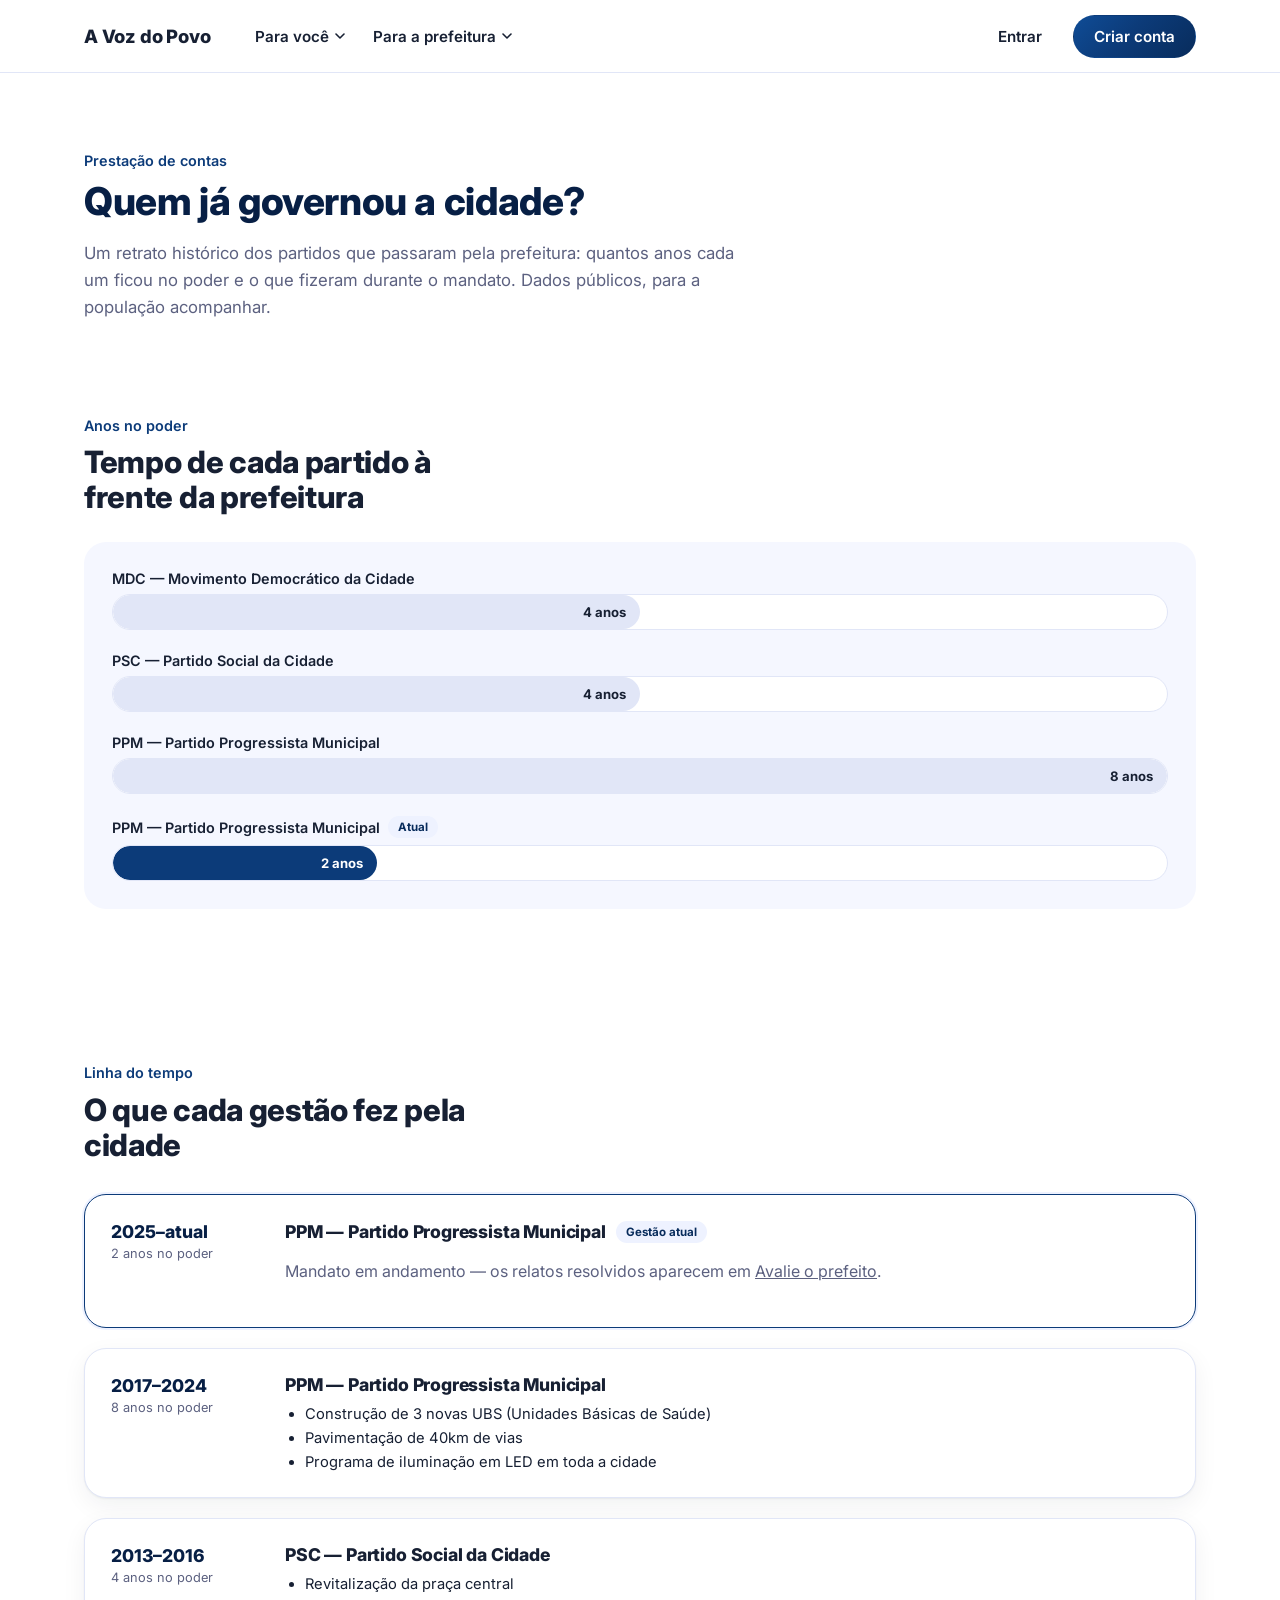
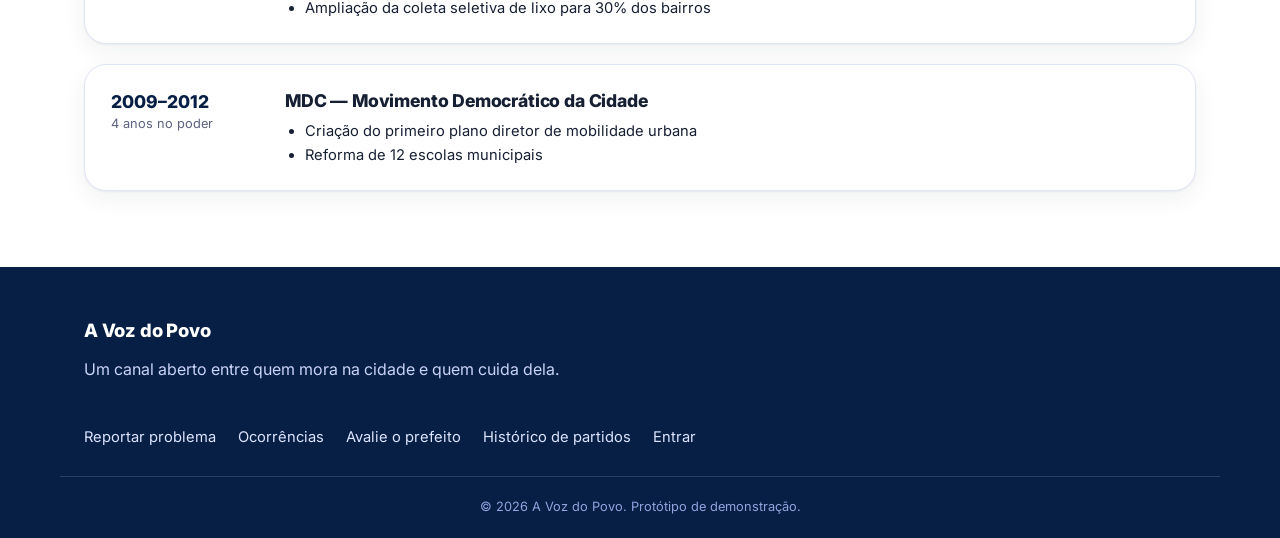
==== commit 5972a244: "Escurece o azul principal para #0C3B79 com leve iluminação nos botões - --royal #0C3B79, --royal-dar" ====
--- a/historico.html
+++ b/historico.html
@@ -5,7 +5,7 @@
 <meta name="viewport" content="width=device-width, initial-scale=1">
 <title>Histórico de Partidos — A Voz do Povo</title>
 <meta name="description" content="Veja quais partidos já governaram a cidade, quantos anos cada um ficou no poder e o que fizeram durante esse período.">
-<link rel="icon" href="data:image/svg+xml,<svg xmlns=%22http://www.w3.org/2000/svg%22 viewBox=%220 0 100 100%22><rect width=%22100%22 height=%22100%22 rx=%2222%22 fill=%22%231557A6%22/><text x=%2250%22 y=%2266%22 font-size=%2258%22 text-anchor=%22middle%22 fill=%22white%22 font-family=%22sans-serif%22>V</text></svg>">
+<link rel="icon" href="data:image/svg+xml,<svg xmlns=%22http://www.w3.org/2000/svg%22 viewBox=%220 0 100 100%22><rect width=%22100%22 height=%22100%22 rx=%2222%22 fill=%22%230C3B79%22/><text x=%2250%22 y=%2266%22 font-size=%2258%22 text-anchor=%22middle%22 fill=%22white%22 font-family=%22sans-serif%22>V</text></svg>">
 <link rel="preconnect" href="https://fonts.googleapis.com">
 <link rel="preconnect" href="https://fonts.gstatic.com" crossorigin>
 <link href="https://fonts.googleapis.com/css2?family=Inter:wght@400;500;600;700;800;900&display=swap" rel="stylesheet">
--- a/styles.css
+++ b/styles.css
@@ -1,8 +1,8 @@
 /* ============ TOKENS ============ */
 :root{
-  --royal: #1557A6;
-  --royal-dark: #0F4280;
-  --royal-deep: #0A1F66;
+  --royal: #0C3B79;
+  --royal-dark: #082C5C;
+  --royal-deep: #071F45;
   --royal-light: #EEF2FF;
   --royal-tint: #F5F7FF;
   --white: #FFFFFF;
@@ -62,7 +62,7 @@
   transition:transform .12s ease, background .15s ease, border-color .15s ease;
 }
 .btn:active{transform:translateY(1px);}
-.btn-primary{background:var(--royal); color:var(--white);}
+.btn-primary{background:linear-gradient(135deg,#0F4C96 0%,var(--royal) 45%,var(--royal-dark) 100%); color:var(--white);}
 .btn-primary:hover{background:var(--royal-dark);}
 .btn-outline{background:transparent; color:var(--royal); border-color:var(--royal);}
 .btn-outline:hover{background:var(--royal-light);}
@@ -159,12 +159,12 @@
   text-align:left; cursor:pointer; font-family:inherit;
   transition:border-color .12s ease, box-shadow .12s ease;
 }
-.hero-tool:hover{border-color:var(--royal); box-shadow:0 4px 14px rgba(21,87,166,.12);}
+.hero-tool:hover{border-color:var(--royal); box-shadow:0 4px 14px rgba(12,59,121,.12);}
 .hero-tool-icon{
   width:34px; height:34px; border-radius:9px; background:var(--royal-light);
   display:flex; align-items:center; justify-content:center; flex:none;
 }
-.hero-tool-primary{background:var(--royal); border-color:var(--royal); color:var(--white);}
+.hero-tool-primary{background:linear-gradient(135deg,#0F4C96 0%,var(--royal) 45%,var(--royal-dark) 100%); border-color:var(--royal); color:var(--white);}
 .hero-tool-primary:hover{background:var(--royal-dark); border-color:var(--royal-dark);}
 .hero-tool-primary .hero-tool-icon{background:rgba(255,255,255,.18);}
 
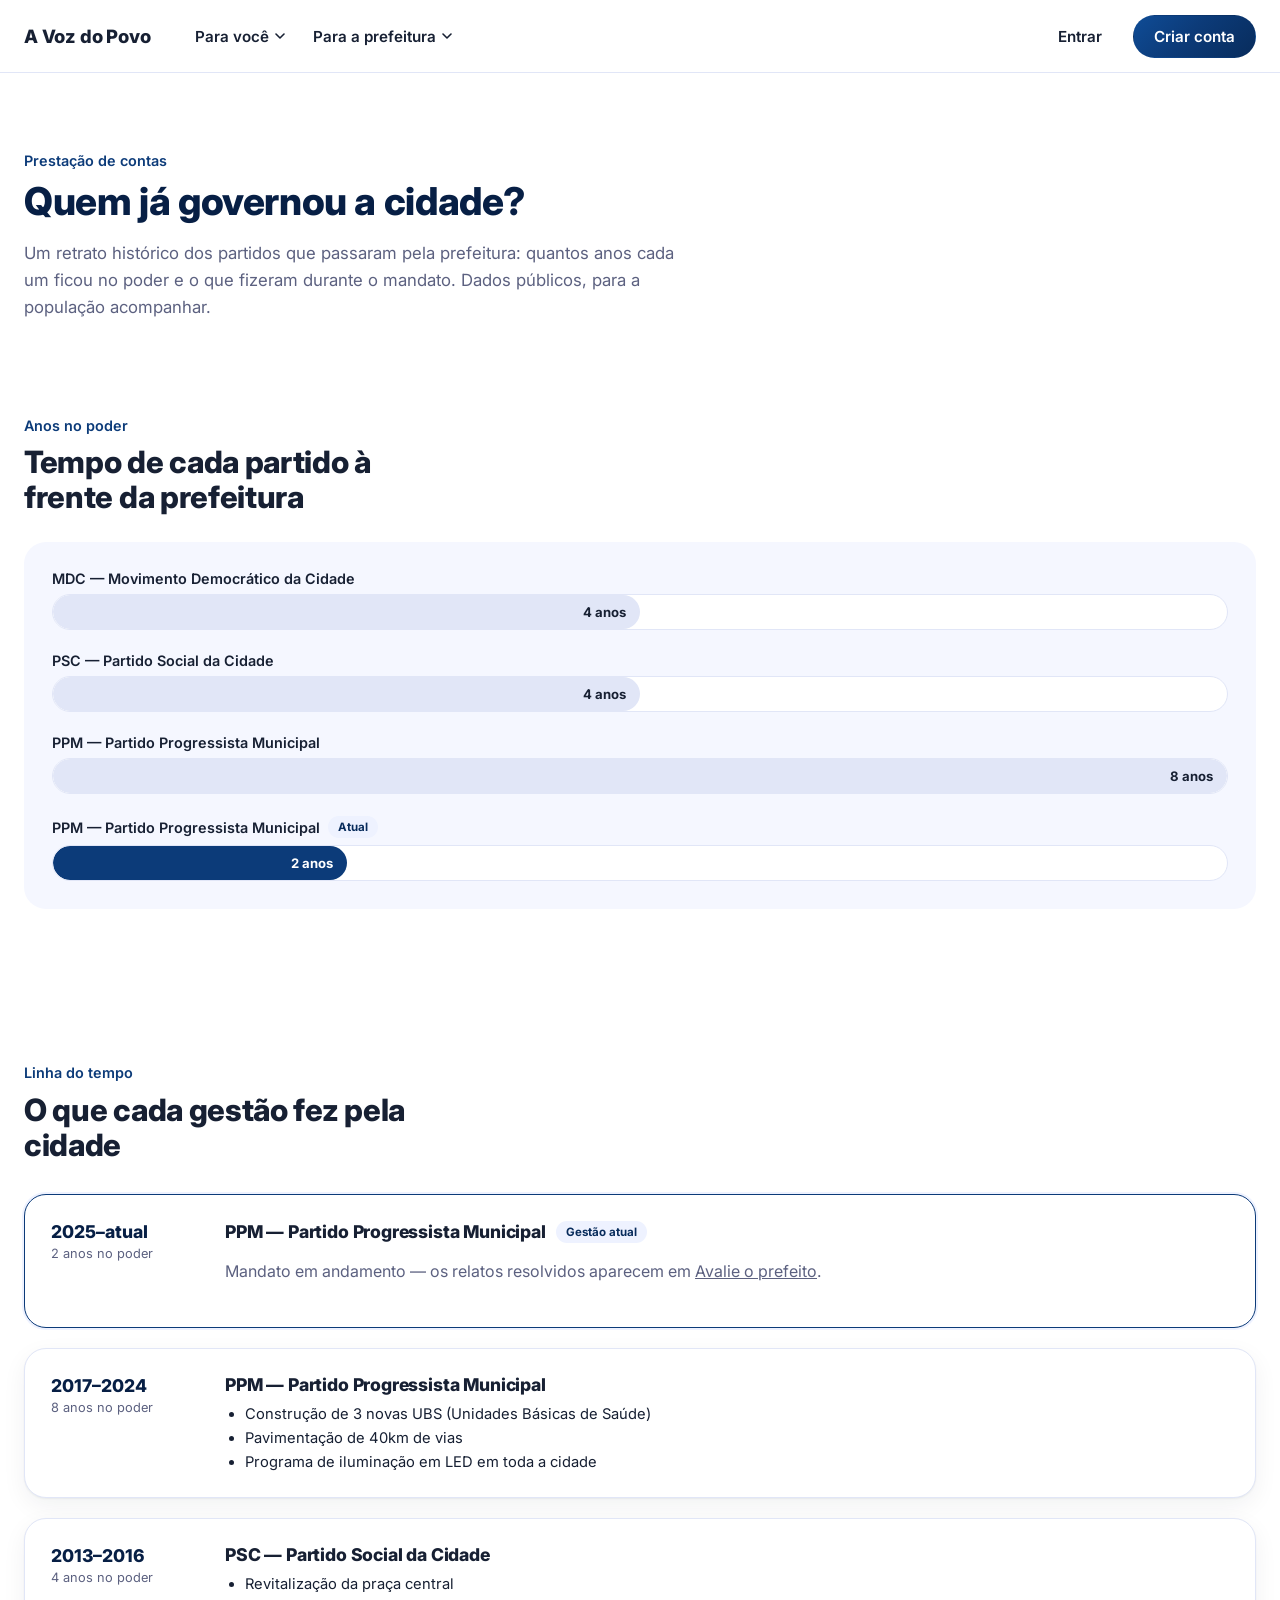
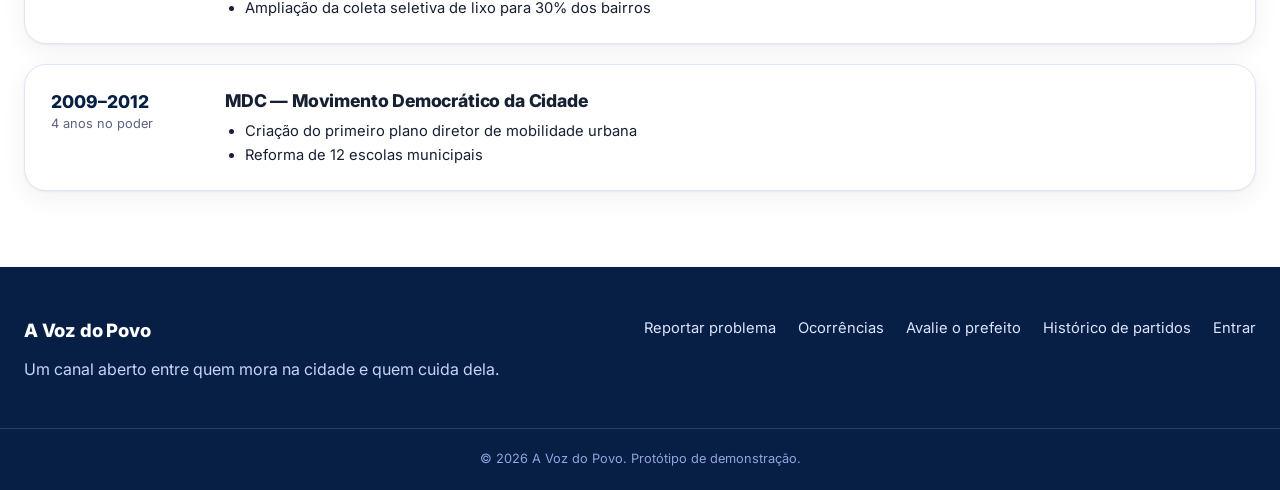
==== commit e9e75dfc: "Adiciona mapa das ocorrências com comentários por região - Nova seção com mapa (Leaflet + OpenStreet" ====
--- a/historico.html
+++ b/historico.html
@@ -27,6 +27,7 @@
             <a href="index.html#reportar">Reportar problema</a>
             <a href="index.html#categorias">Categorias</a>
             <a href="index.html#ocorrencias">Ocorrências</a>
+            <a href="index.html#mapa">Mapa das ocorrências</a>
             <a href="prefeito.html">Avalie o prefeito</a>
           </div>
         </div>
--- a/styles.css
+++ b/styles.css
@@ -37,7 +37,7 @@
 p{line-height:1.6;}
 .muted{color:var(--muted);}
 .muted-light{color:#C9D3F7;}
-.wrap{max-width:1160px; margin:0 auto; padding:0 24px;}
+.wrap{max-width:1500px; margin:0 auto; padding:0 24px;}
 
 .eyebrow{
   font-size:.9rem;
@@ -127,7 +127,7 @@
 /* ============ HERO ============ */
 .hero{background:var(--white);}
 .hero-inner{
-  display:grid; grid-template-columns:1.1fr .9fr; gap:56px;
+  display:grid; grid-template-columns:1fr 1fr; gap:56px;
   align-items:center;
   padding-top:40px; padding-bottom:40px;
 }
@@ -151,11 +151,11 @@
   font-size:.78rem; font-weight:700; letter-spacing:.03em; text-transform:uppercase;
   color:var(--muted); margin:0 0 10px;
 }
-.hero-tools{display:grid; grid-template-columns:repeat(4, 1fr); gap:10px;}
+.hero-tools{display:grid; grid-template-columns:repeat(4, 1fr); gap:12px;}
 .hero-tool{
   display:flex; flex-direction:column; align-items:flex-start; gap:8px;
   background:var(--white); border:1.5px solid var(--line); border-radius:var(--radius-m);
-  padding:14px 12px; text-decoration:none; color:var(--ink); font-size:.82rem; font-weight:600;
+  padding:16px; min-height:115px; text-decoration:none; color:var(--ink); font-size:.9rem; font-weight:600;
   text-align:left; cursor:pointer; font-family:inherit;
   transition:border-color .12s ease, box-shadow .12s ease;
 }
@@ -170,7 +170,7 @@
 
 .hero-art{width:100%; display:flex; align-items:center;}
 .hero-visual{
-  position:relative; width:100%; aspect-ratio:.9;
+  position:relative; width:100%; aspect-ratio:1.2 / 1;
   border-radius:var(--radius-l); overflow:hidden;
   background:var(--royal-deep);
   box-shadow:var(--shadow-card);
@@ -181,40 +181,86 @@
 .section{padding:76px 0;}
 .section h2{font-size:clamp(1.5rem, 2.4vw, 2rem); max-width:22ch; color:var(--ink);}
 
-/* categorias */
-.cat-grid{
-  display:grid; grid-template-columns:repeat(3, 1fr); gap:16px; margin-top:32px;
-}
-.cat-card{
-  background:var(--white);
-  border:1px solid var(--line);
-  border-radius:var(--radius-m);
-  padding:22px;
-  display:flex; flex-direction:column; gap:10px;
-}
-.cat-icon{
-  width:44px; height:44px; border-radius:12px;
-  background:var(--royal-light);
+/* categorias: carrossel, um card por slide */
+.cat-carousel{width:100%; flex:1; display:flex; flex-direction:column;}
+.cat-carousel-head{display:flex; align-items:center; justify-content:space-between; gap:12px; margin-bottom:16px;}
+.cat-carousel-head h2{font-size:1.35rem; margin:0; max-width:none;}
+.cat-arrows{display:flex; gap:10px;}
+.cat-arrow{
+  width:46px; height:46px; border-radius:50%; border:1.5px solid var(--line); background:var(--white);
+  color:var(--royal); display:flex; align-items:center; justify-content:center; cursor:pointer; padding:0;
+}
+.cat-arrow:hover:not(:disabled){background:var(--royal); color:var(--white); border-color:var(--royal);}
+.cat-arrow:disabled{opacity:.4; cursor:default;}
+.cat-track{
+  display:flex; overflow-x:auto; scroll-snap-type:x mandatory; scrollbar-width:none;
+  border-radius:var(--radius-l);
+}
+.cat-track::-webkit-scrollbar{display:none;}
+.cat-track:focus-visible{outline:3px solid var(--royal); outline-offset:3px;}
+.cat-slide{flex:0 0 100%; scroll-snap-align:start; padding:4px;}
+.cat-slide-grid{display:grid; grid-template-columns:repeat(3, 1fr); gap:17px;}
+.cat-card2{
+  display:flex; flex-direction:column; align-items:stretch; text-align:left; gap:0;
+  height:248px; padding:17px; border:0; border-radius:16px; background:var(--white);
+  box-shadow:var(--shadow-card); font-family:inherit; color:var(--ink); cursor:pointer;
+  transition:transform .15s ease, box-shadow .15s ease;
+}
+.cat-card2:hover{transform:translateY(-2px); box-shadow:0 2px 4px rgba(23,32,51,.06), 0 12px 28px rgba(23,32,51,.10);}
+.cat-card2:focus-visible{outline:3px solid var(--royal); outline-offset:2px;}
+.cat-slide-top{display:flex; justify-content:space-between; align-items:flex-start; margin-bottom:14px;}
+.cat-slide-icon{
+  width:42px; height:42px; border-radius:10px; background:var(--royal-light); color:var(--royal);
   display:flex; align-items:center; justify-content:center;
 }
-.cat-card h3{font-family:var(--font-body); font-size:1.02rem; font-weight:700; margin:0;}
-.cat-card p{font-size:.9rem; color:var(--muted); margin:0;}
+.cat-rank{
+  width:34px; height:34px; border-radius:50%; background:var(--royal-light); color:var(--royal-dark);
+  display:flex; align-items:center; justify-content:center; font-weight:700; font-size:.82rem;
+}
+.cat-card-name{font-size:1.06rem; font-weight:700; line-height:1.25; margin-bottom:4px;}
+.cat-card-desc{font-size:.9rem; line-height:1.4; color:var(--muted);}
+.cat-slide-stats{
+  margin-top:auto; height:54px; padding:0 12px; border-radius:10px; background:var(--royal-tint);
+  display:flex; align-items:center; justify-content:center; gap:10px;
+}
+.cat-stat-badge{
+  flex:none; width:28px; height:28px; border-radius:50%; background:var(--line); color:var(--muted);
+  display:flex; align-items:center; justify-content:center;
+}
+.cat-stat-badge.is-ok{background:#E4F5EC; color:var(--success);}
+.cat-stat-text{display:flex; flex-direction:column; line-height:1.25; font-size:.82rem; color:var(--muted);}
+.cat-stat-text strong{font-size:.86rem; color:var(--ink); font-weight:700;}
+.cat-foot{display:flex; align-items:center; justify-content:space-between; flex-wrap:wrap; gap:12px 16px; margin-top:20px;}
+.cat-report-link{margin:0; align-self:auto;}
+.cat-counter{margin:0; font-size:.95rem; font-weight:700; color:var(--ink);}
+.cat-dots{display:flex; gap:10px;}
+.cat-dot{
+  width:12px; height:12px; padding:0; border:0; border-radius:999px; cursor:pointer;
+  background:#C5D2E6; position:relative; transition:width .2s ease, background .2s ease;
+}
+.cat-dot::before{content:""; position:absolute; inset:-10px;}
+.cat-dot.is-current{width:34px; background:var(--royal);}
+@media (prefers-reduced-motion: reduce){ .cat-dot{transition:none;} }
 
 /* steps */
-.steps{
-  list-style:none; margin:36px 0 0; padding:0;
-  display:grid; grid-template-columns:repeat(3,1fr); gap:28px;
-}
-.steps li{background:var(--white); border-radius:var(--radius-m); padding:26px; border:1px solid var(--line);}
-.step-n{
-  display:inline-flex; align-items:center; justify-content:center;
-  width:32px; height:32px; border-radius:50%;
-  background:var(--royal); color:var(--white);
-  font-family:var(--font-display); font-weight:600;
-  margin-bottom:14px;
-}
-.steps h3{font-size:1.05rem;}
-.steps p{font-size:.92rem; color:var(--muted); margin:0;}
+/* painéis lado a lado: categorias + como funciona */
+.duo-grid{display:grid; grid-template-columns:1fr; gap:24px; align-items:stretch;}
+@media (min-width: 1280px){ .duo-grid{grid-template-columns:repeat(2, minmax(0, 1fr));} }
+.duo-wrap{max-width:1500px;}
+.duo-head{margin-bottom:28px;}
+.duo-head h2{font-size:clamp(1.6rem, 2.6vw, 2.15rem); max-width:none; margin:0 0 .3em;}
+.duo-head p{font-size:1.05rem; color:var(--muted); margin:0; max-width:60ch;}
+.steps-grid{list-style:none; margin:0; padding:4px;}
+.step-card{cursor:default;}
+.step-card:hover{transform:none; box-shadow:var(--shadow-card);}
+.cat-carousel-head{min-height:46px;}
+.cat-foot-end{margin-top:auto; padding-top:20px; justify-content:flex-end;}
+.duo-panel.balloon-panel{margin-top:0; padding:25px; display:flex; flex-direction:column; min-width:0;}
+.duo-link{
+  align-self:flex-end; margin-top:16px; background:none; border:0; cursor:pointer;
+  font-family:inherit; font-size:.95rem; font-weight:700; color:var(--ink); padding:6px 2px;
+}
+.duo-link:hover{color:var(--royal);}
 
 /* ============ FORM ============ */
 .report-wrap{display:grid; grid-template-columns:.85fr 1.15fr; gap:56px;}
@@ -678,16 +724,61 @@
   .intro-stage{align-items:flex-start;}
 }
 
+
+/* ============ MAPA DAS OCORRÊNCIAS ============ */
+.map-panel.balloon-panel{margin-top:0; padding:25px;}
+.map-toolbar{display:flex; align-items:center; justify-content:space-between; flex-wrap:wrap; gap:12px 20px; margin-bottom:16px;}
+.map-legend{list-style:none; margin:0; padding:0; display:flex; flex-wrap:wrap; gap:8px 18px; font-size:.9rem; font-weight:600; color:var(--ink);}
+.map-legend li{display:flex; align-items:center; gap:8px;}
+.dot{width:12px; height:12px; border-radius:50%; display:inline-block;}
+.dot-analise{background:#B4790A;}
+.dot-andamento{background:var(--royal);}
+.dot-resolvido{background:var(--success);}
+.map-layout{display:grid; grid-template-columns:1.6fr 1fr; gap:17px; align-items:stretch;}
+.map-canvas{height:540px; border-radius:16px; overflow:hidden; box-shadow:var(--shadow-card); background:#E8EEF7; z-index:0;}
+.map-side{
+  height:540px; overflow-y:auto; background:var(--white); border-radius:16px; padding:18px;
+  box-shadow:var(--shadow-card); display:flex; flex-direction:column; gap:12px;
+}
+.map-side-head{display:flex; align-items:baseline; gap:8px;}
+.map-side-head h3{font-size:1.1rem; margin:0;}
+.map-side-head span{font-size:.85rem; color:var(--muted);}
+.map-side-head .link-btn{margin-left:auto;}
+.map-hint, .map-empty{font-size:.92rem; margin:0;}
+.map-item{border:1px solid var(--line); border-radius:12px; padding:14px; display:flex; flex-direction:column; gap:6px;}
+.map-item.is-focus{border-color:var(--royal); box-shadow:0 0 0 2px var(--royal-light);}
+.map-item-top{display:flex; justify-content:space-between; gap:8px;}
+.map-item h4{font-size:1rem; margin:0; line-height:1.3;}
+.map-item-meta{font-size:.8rem; color:var(--muted); margin:0;}
+.map-item-text{font-size:.9rem; margin:0; color:var(--ink);}
+.map-comments{background:var(--royal-tint); border-radius:10px; padding:10px 12px;}
+.map-comments-title{font-size:.78rem; font-weight:700; color:var(--royal-dark); margin:0 0 4px;}
+.map-comments ul{list-style:none; margin:0; padding:0; display:flex; flex-direction:column; gap:4px; font-size:.86rem;}
+.map-item-foot{display:flex; justify-content:space-between; align-items:center; gap:8px; flex-wrap:wrap; font-size:.78rem; color:var(--muted);}
+.map-item-actions{display:flex; gap:12px;}
+.map-item-actions .link-btn, .map-report-link{font-size:.82rem;}
+.occ-pin{background:none; border:0;}
+.occ-pin svg{display:block; filter:drop-shadow(0 2px 3px rgba(23,32,51,.35));}
+
+.pick-bar{display:flex; align-items:center; flex-wrap:wrap; gap:10px 14px; margin-bottom:10px;}
+.pick-bar .btn{padding:9px 18px; font-size:.88rem;}
+.pick-hint{font-size:.85rem; color:var(--muted);}
+.pick-map{height:240px; border-radius:var(--radius-m); overflow:hidden; border:1.5px solid var(--line); z-index:0;}
+
+@media (max-width: 920px){
+  .map-layout{grid-template-columns:1fr;}
+  .map-canvas{height:380px;}
+  .map-side{height:auto; max-height:520px;}
+}
+
 /* ============ RESPONSIVE ============ */
 /* Mobile e tablet (<=920px) seguem a mesma estrutura de cabeçalho do Reclame Aqui:
    só marca + hambúrguer visíveis; nav e ações do header ficam num painel único. */
 @media (max-width: 920px){
   .hero-inner{grid-template-columns:1fr;}
-  .hero-art{order:-1; max-width:340px; margin:0 auto;}
+  .hero-art{order:-1;}
   .report-wrap{grid-template-columns:1fr;}
   .report-form{grid-template-columns:1fr;}
-  .cat-grid{grid-template-columns:repeat(2,1fr);}
-  .steps{grid-template-columns:1fr;}
   .feed-grid{grid-template-columns:repeat(2,1fr);}
   .auth-card{padding:28px 22px;}
   .mayor-wrap{grid-template-columns:1fr;}
@@ -728,7 +819,6 @@
   }
 }
 @media (max-width: 640px){
-  .cat-grid{grid-template-columns:1fr;}
   .feed-grid{grid-template-columns:1fr;}
   .field-row{grid-template-columns:1fr;}
   .perf-grid{grid-template-columns:repeat(2, 1fr);}
@@ -737,3 +827,8 @@
   .hero-search svg{order:0;}
   .hero-search .btn{order:2; width:100%; margin-top:4px;}
 }
+
+@media (max-width: 760px){
+  .cat-slide-grid{grid-template-columns:1fr;}
+  .cat-card2{height:auto; min-height:248px;}
+}
